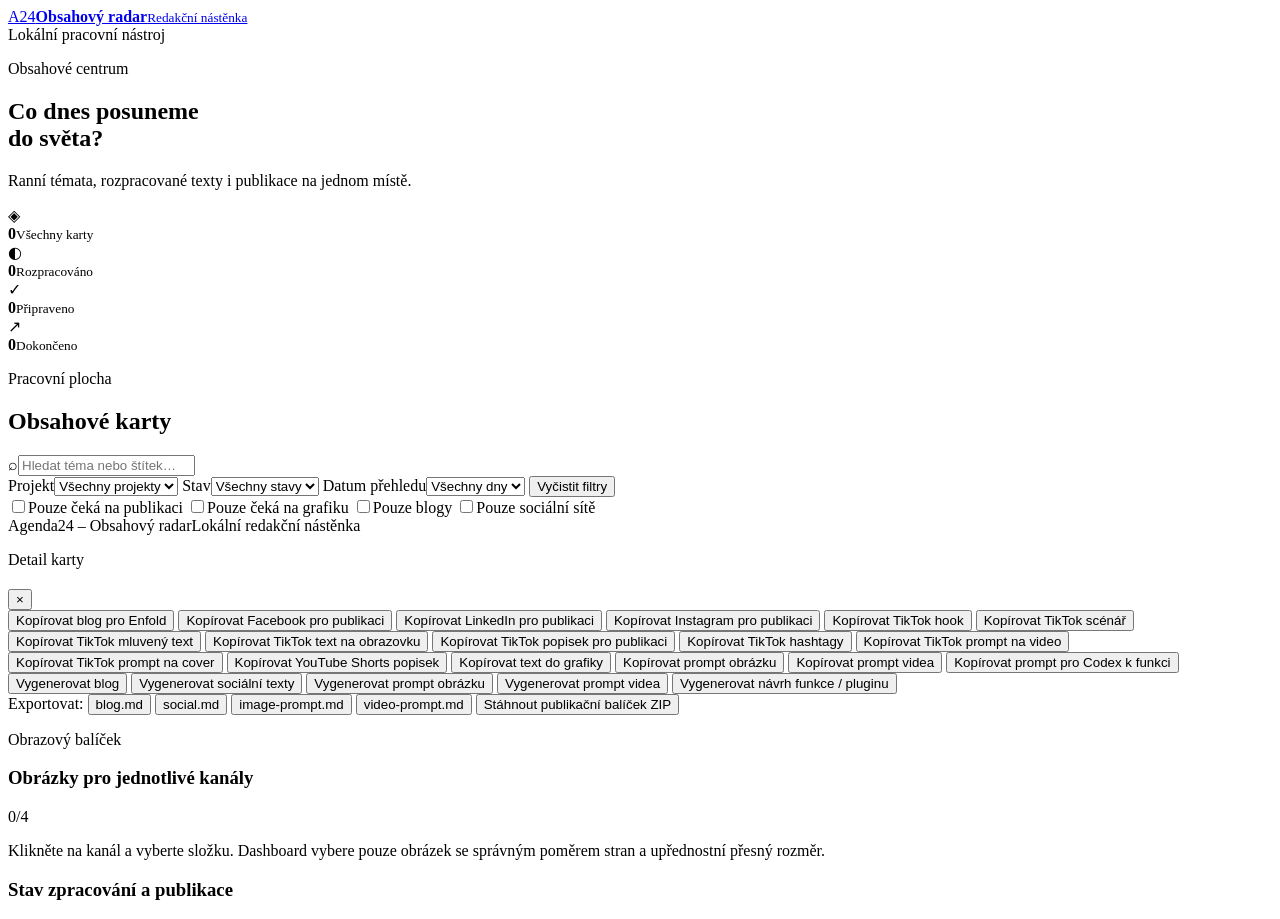
==== dashboard/index.html @ fb6544b0 "Publish dashboard/index.html" ====
<!doctype html>
<html lang="cs">
<head>
  <meta charset="utf-8">
  <meta name="viewport" content="width=device-width, initial-scale=1">
  <meta name="description" content="Redakční nástěnka obsahových karet Agenda24">
  <title>Agenda24 – Obsahový radar</title>
  <link rel="stylesheet" href="styles.css?v=20260716-media-picker-1">
</head>
<body>
  <div class="ambient ambient-one"></div><div class="ambient ambient-two"></div>
  <header class="topbar">
    <a class="brand" href="#" aria-label="Agenda24 Obsahový radar – domů"><span class="brand-mark">A24</span><span><strong>Obsahový radar</strong><small>Redakční nástěnka</small></span></a>
    <div class="topbar-meta"><span class="live-dot"></span>Lokální pracovní nástroj</div>
  </header>
  <main>
    <section class="hero"><div><p class="eyebrow">Obsahové centrum</p><h1>Co dnes posuneme<br><span>do světa?</span></h1><p class="hero-copy">Ranní témata, rozpracované texty i publikace na jednom místě.</p></div><div class="hero-date" id="currentDate"></div></section>
    <section class="stats" aria-label="Souhrn obsahu">
      <article><span class="stat-icon magenta">◈</span><div><strong id="statAll">0</strong><small>Všechny karty</small></div></article>
      <article><span class="stat-icon violet">◐</span><div><strong id="statOpen">0</strong><small>Rozpracováno</small></div></article>
      <article><span class="stat-icon cyan">✓</span><div><strong id="statReady">0</strong><small>Připraveno</small></div></article>
      <article><span class="stat-icon green">↗</span><div><strong id="statPublished">0</strong><small>Dokončeno</small></div></article>
    </section>
    <section class="workspace">
      <div class="workspace-head"><div><p class="eyebrow">Pracovní plocha</p><h2>Obsahové karty <span id="resultCount"></span></h2></div><label class="search"><span>⌕</span><input id="searchInput" type="search" placeholder="Hledat téma nebo štítek…" autocomplete="off"></label></div>
      <div class="filters" aria-label="Filtry obsahu">
        <label>Projekt<select id="projectFilter"><option value="all">Všechny projekty</option></select></label>
        <label>Stav<select id="statusFilter"><option value="all">Všechny stavy</option></select></label>
        <label>Datum přehledu<select id="dateFilter"><option value="all">Všechny dny</option></select></label>
        <button id="resetFilters" class="reset" type="button">Vyčistit filtry</button>
        <div class="quick-filters" aria-label="Rychlé filtry">
          <label class="filter-pill"><input type="checkbox" data-quick-filter="publication"><span>Pouze čeká na publikaci</span></label>
          <label class="filter-pill"><input type="checkbox" data-quick-filter="graphic"><span>Pouze čeká na grafiku</span></label>
          <label class="filter-pill"><input type="checkbox" data-quick-filter="blog"><span>Pouze blogy</span></label>
          <label class="filter-pill"><input type="checkbox" data-quick-filter="social"><span>Pouze sociální sítě</span></label>
        </div>
      </div>
      <div id="cardGrid" class="card-grid" aria-live="polite"></div>
      <div id="emptyState" class="empty" hidden><span>◇</span><h3>Žádná karta neodpovídá filtrům</h3><p>Zkuste změnit projekt, stav nebo hledaný výraz.</p></div>
    </section>
  </main>
  <footer><span>Agenda24 – Obsahový radar</span><span>Lokální redakční nástěnka</span></footer>

  <div id="detailOverlay" class="detail-overlay" hidden></div>
  <aside id="detailPanel" class="detail-panel" aria-label="Detail obsahové karty" aria-hidden="true">
    <div class="detail-header">
      <div><p class="eyebrow">Detail karty</p><h2 id="detailTitle"></h2><p id="detailMeta" class="detail-meta"></p></div>
      <button id="closeDetail" class="close-detail" type="button" aria-label="Zavřít detail">×</button>
    </div>
    <div id="publishActions" class="detail-actions publishing-actions" aria-label="Kopírování finálních publikačních výstupů">
      <button type="button" data-publish-copy="blogEnfold">Kopírovat blog pro Enfold</button>
      <button type="button" data-publish-copy="facebookPublish">Kopírovat Facebook pro publikaci</button>
      <button type="button" data-publish-copy="linkedinPublish">Kopírovat LinkedIn pro publikaci</button>
      <button type="button" data-publish-copy="instagramPublish">Kopírovat Instagram pro publikaci</button>
      <button type="button" data-publish-copy="tiktokHook">Kopírovat TikTok hook</button>
      <button type="button" data-publish-copy="tiktokScript">Kopírovat TikTok scénář</button>
      <button type="button" data-publish-copy="tiktokSpoken">Kopírovat TikTok mluvený text</button>
      <button type="button" data-publish-copy="tiktokOnscreen">Kopírovat TikTok text na obrazovku</button>
      <button type="button" data-publish-copy="tiktokPublish">Kopírovat TikTok popisek pro publikaci</button>
      <button type="button" data-publish-copy="tiktokHashtags">Kopírovat TikTok hashtagy</button>
      <button type="button" data-publish-copy="tiktokVideoPrompt">Kopírovat TikTok prompt na video</button>
      <button type="button" data-publish-copy="tiktokCoverPrompt">Kopírovat TikTok prompt na cover</button>
      <button type="button" data-publish-copy="youtubePublish">Kopírovat YouTube Shorts popisek</button>
      <button type="button" data-publish-copy="graphicText">Kopírovat text do grafiky</button>
      <button type="button" data-publish-copy="imagePrompt">Kopírovat prompt obrázku</button>
      <button type="button" data-publish-copy="videoPrompt">Kopírovat prompt videa</button>
      <button type="button" data-publish-copy="featureCodexPrompt">Kopírovat prompt pro Codex k funkci</button>
    </div>
    <div id="generateActions" class="generate-actions" aria-label="Automatické vytvoření obsahu">
      <button type="button" data-generate="blog">Vygenerovat blog</button>
      <button type="button" data-generate="social">Vygenerovat sociální texty</button>
      <button type="button" data-generate="image">Vygenerovat prompt obrázku</button>
      <button type="button" data-generate="video">Vygenerovat prompt videa</button>
      <button type="button" data-generate="feature">Vygenerovat návrh funkce / pluginu</button>
      <button type="button" data-brand-package hidden>Připravit obrázek pro ChatGPT</button>
    </div>
    <div id="exportActions" class="export-actions" aria-label="Export karty">
      <span>Exportovat:</span>
      <button type="button" data-export="blog">blog.md</button>
      <button type="button" data-export="social">social.md</button>
      <button type="button" data-export="image">image-prompt.md</button>
      <button type="button" data-export="video">video-prompt.md</button>
      <button type="button" class="package-export-button" data-package-export>Stáhnout publikační balíček ZIP</button>
    </div>
    <section id="mediaBundle" class="media-bundle" aria-labelledby="mediaBundleTitle">
      <div class="media-bundle-head"><div><p class="eyebrow">Obrazový balíček</p><h3 id="mediaBundleTitle">Obrázky pro jednotlivé kanály</h3></div><span id="mediaBundleCount" class="media-count">0/4</span></div>
      <p id="mediaBundlePath" class="media-path"></p>
      <div id="mediaBundleGrid" class="media-grid"></div>
      <p class="media-help">Klikněte na kanál a vyberte složku. Dashboard vybere pouze obrázek se správným poměrem stran a upřednostní přesný rozměr.</p>
    </section>
    <section class="detail-status"><h3>Stav zpracování a publikace</h3><div id="detailSteps" class="steps detail-steps"></div></section>
    <div id="detailSections" class="detail-sections"></div>
  </aside>
  <script src="jszip.min.js?v=3.10.1-fixed"></script>
  <script src="app.js?v=20260716-publication-package-1"></script>
</body>
</html>
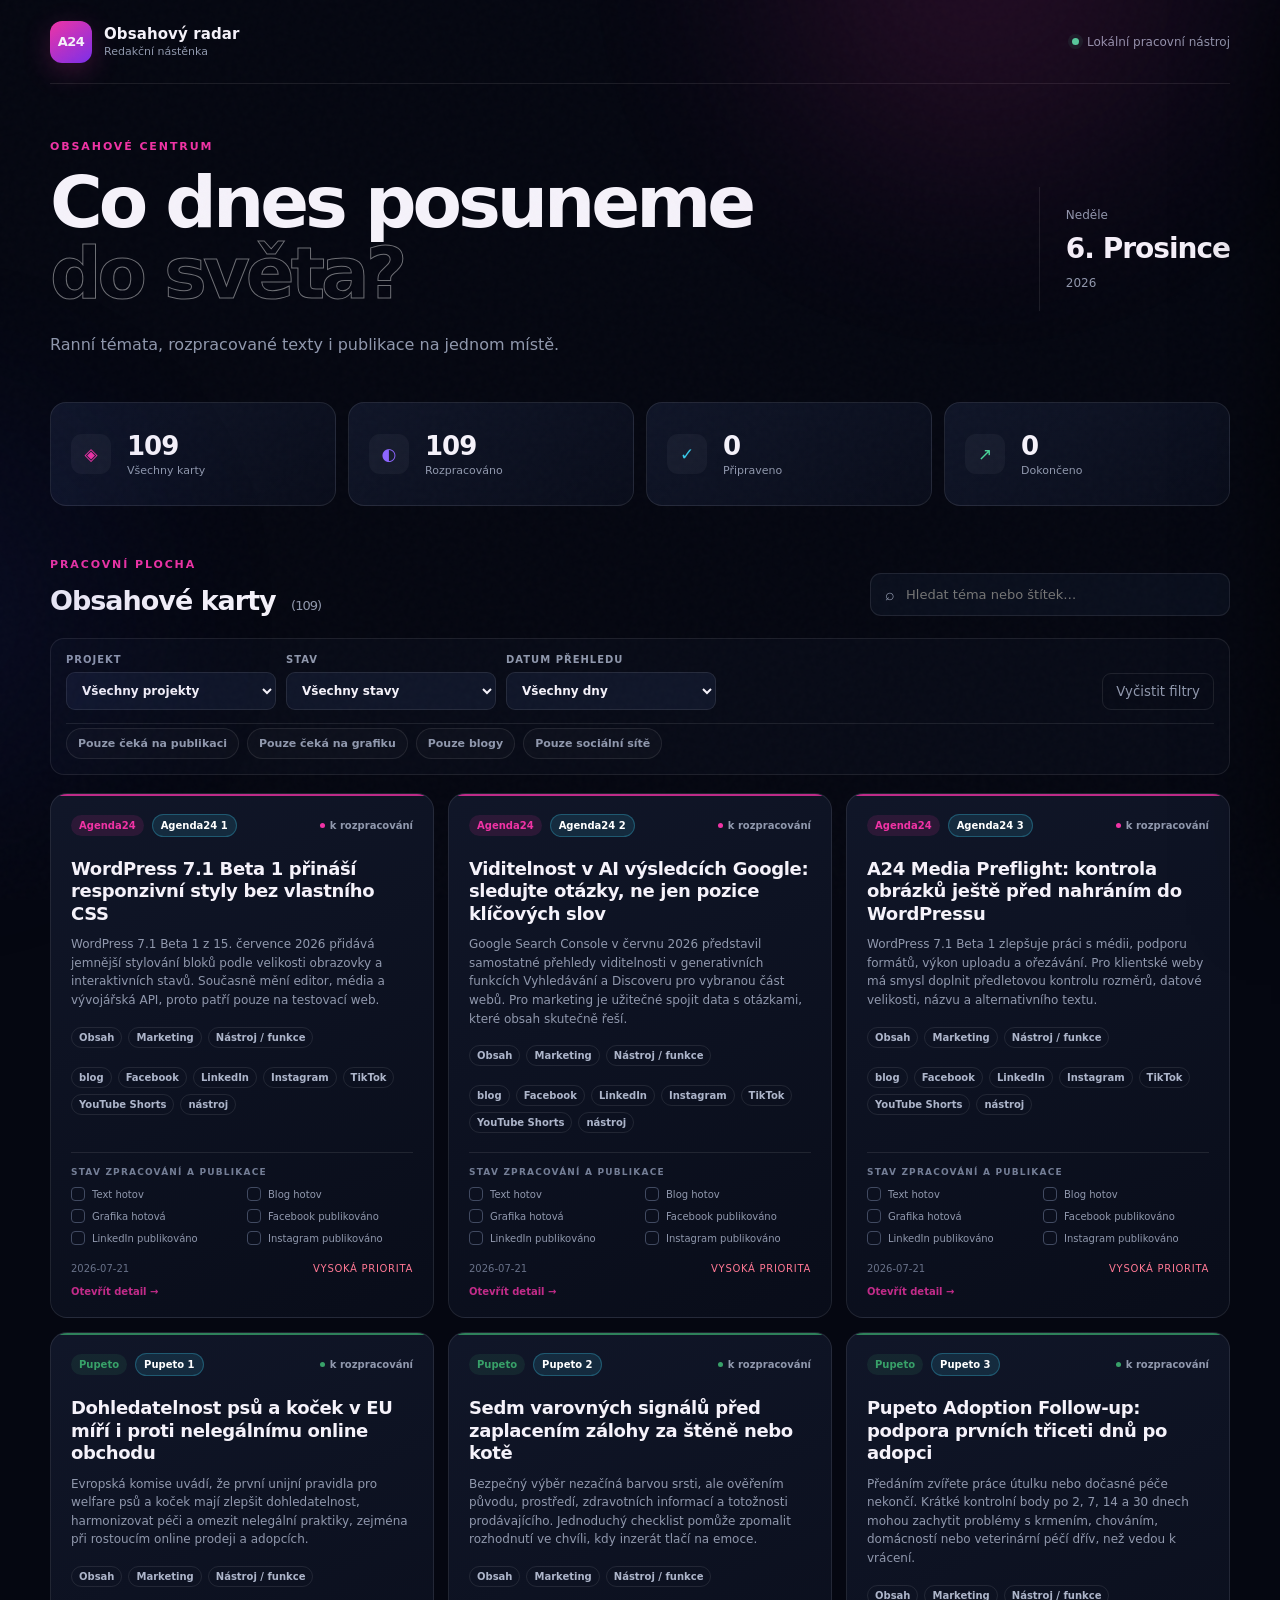
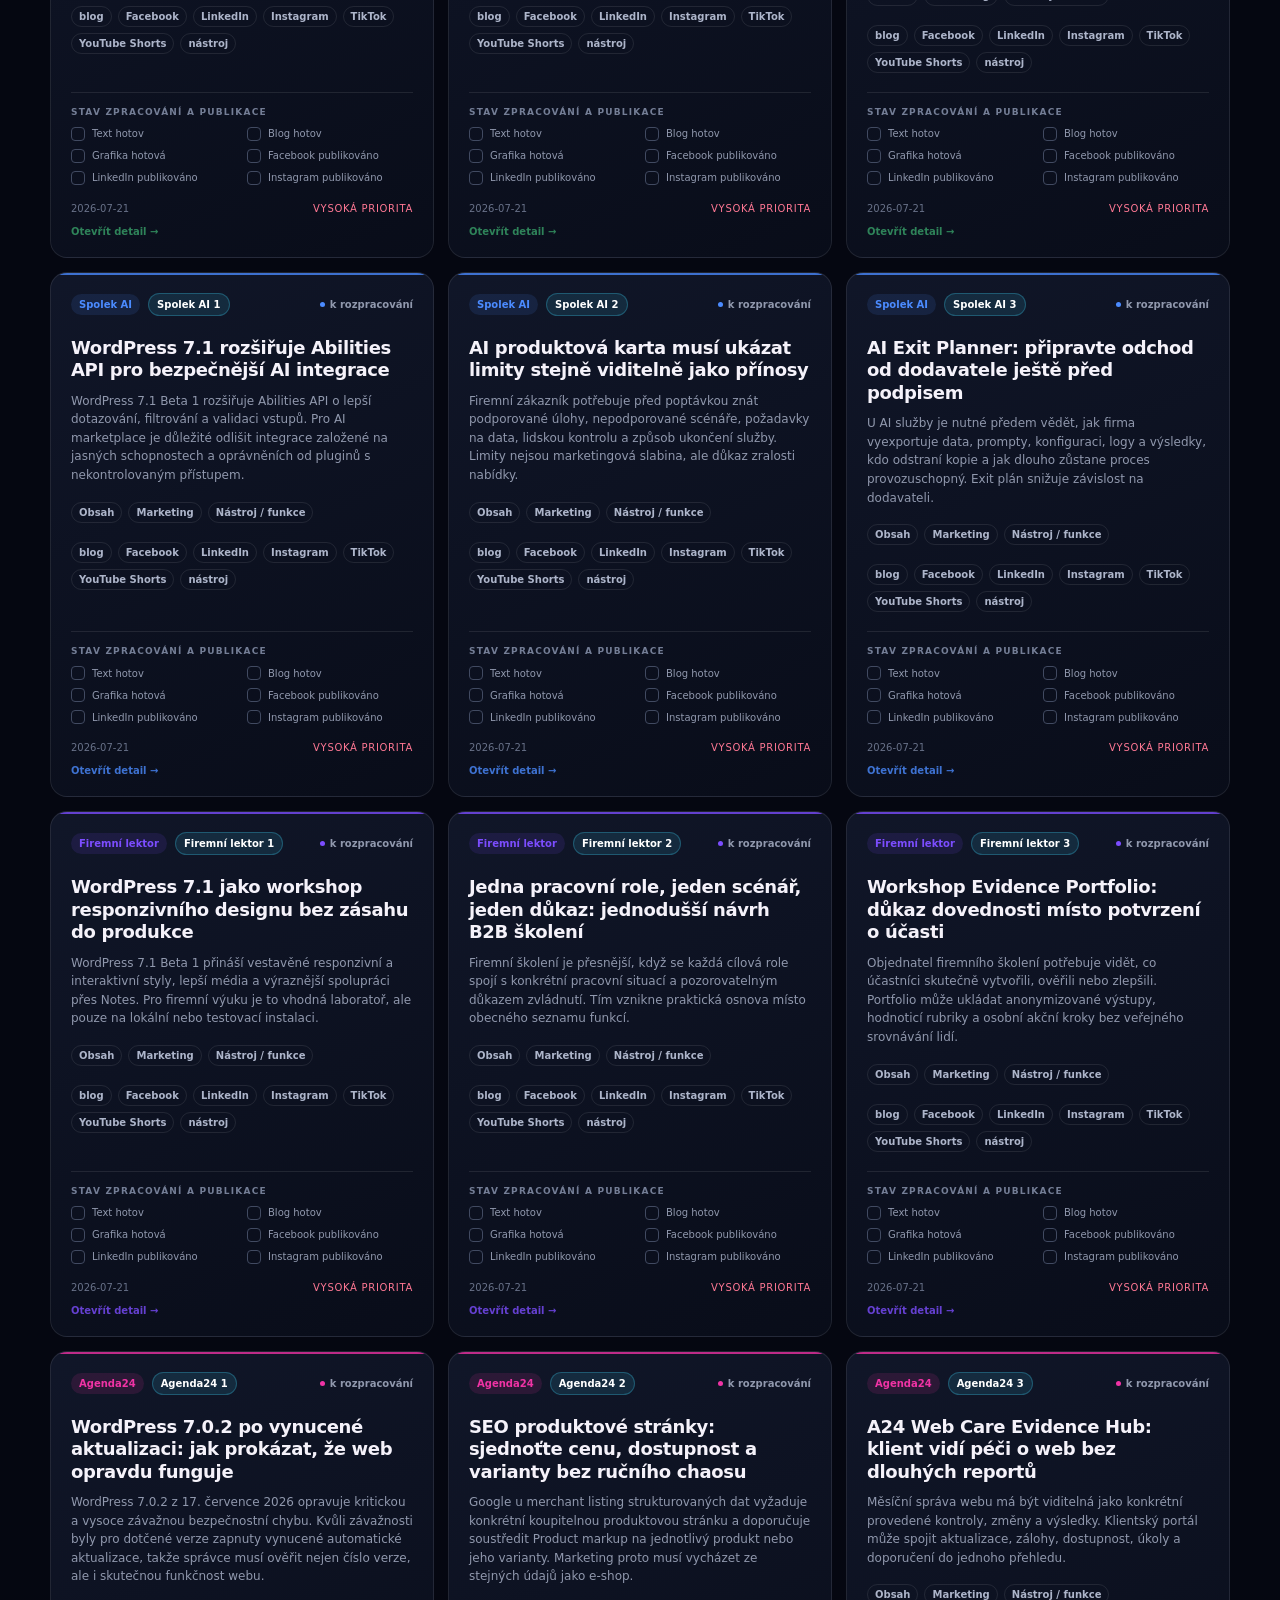
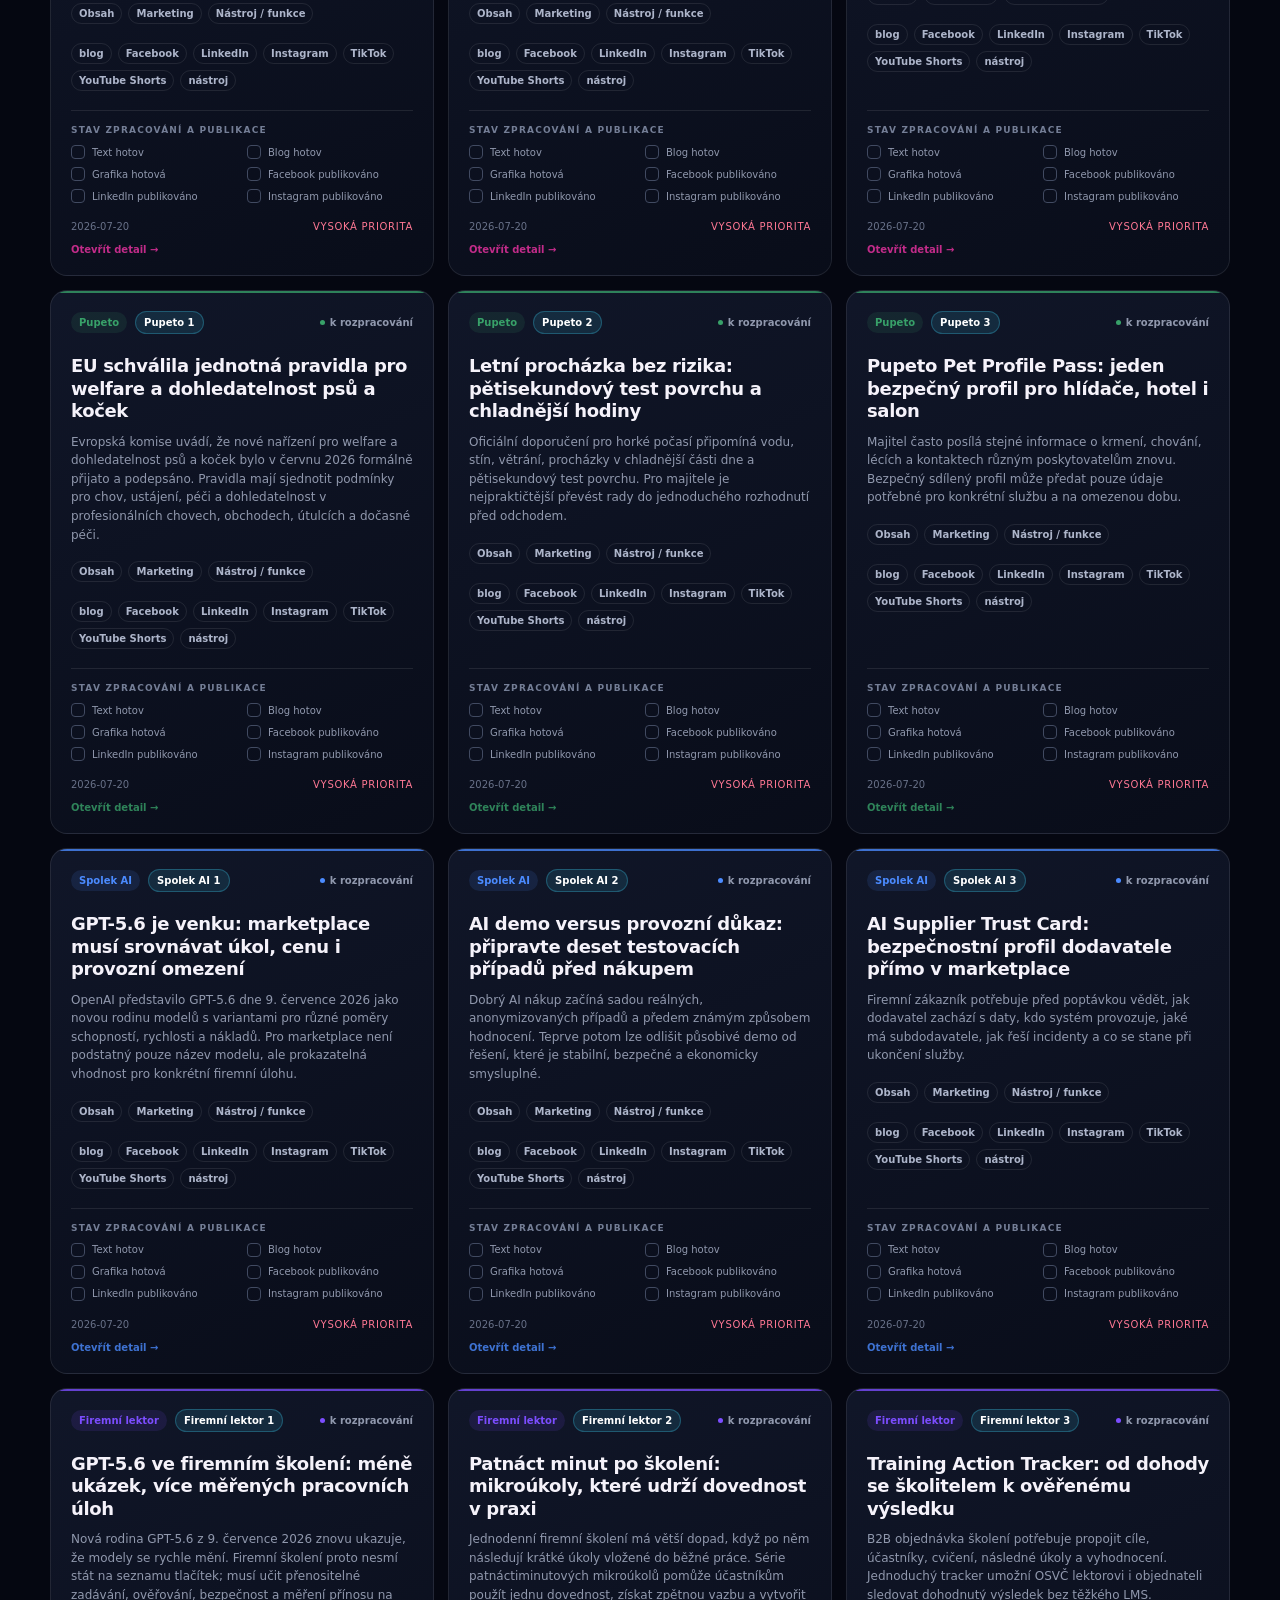
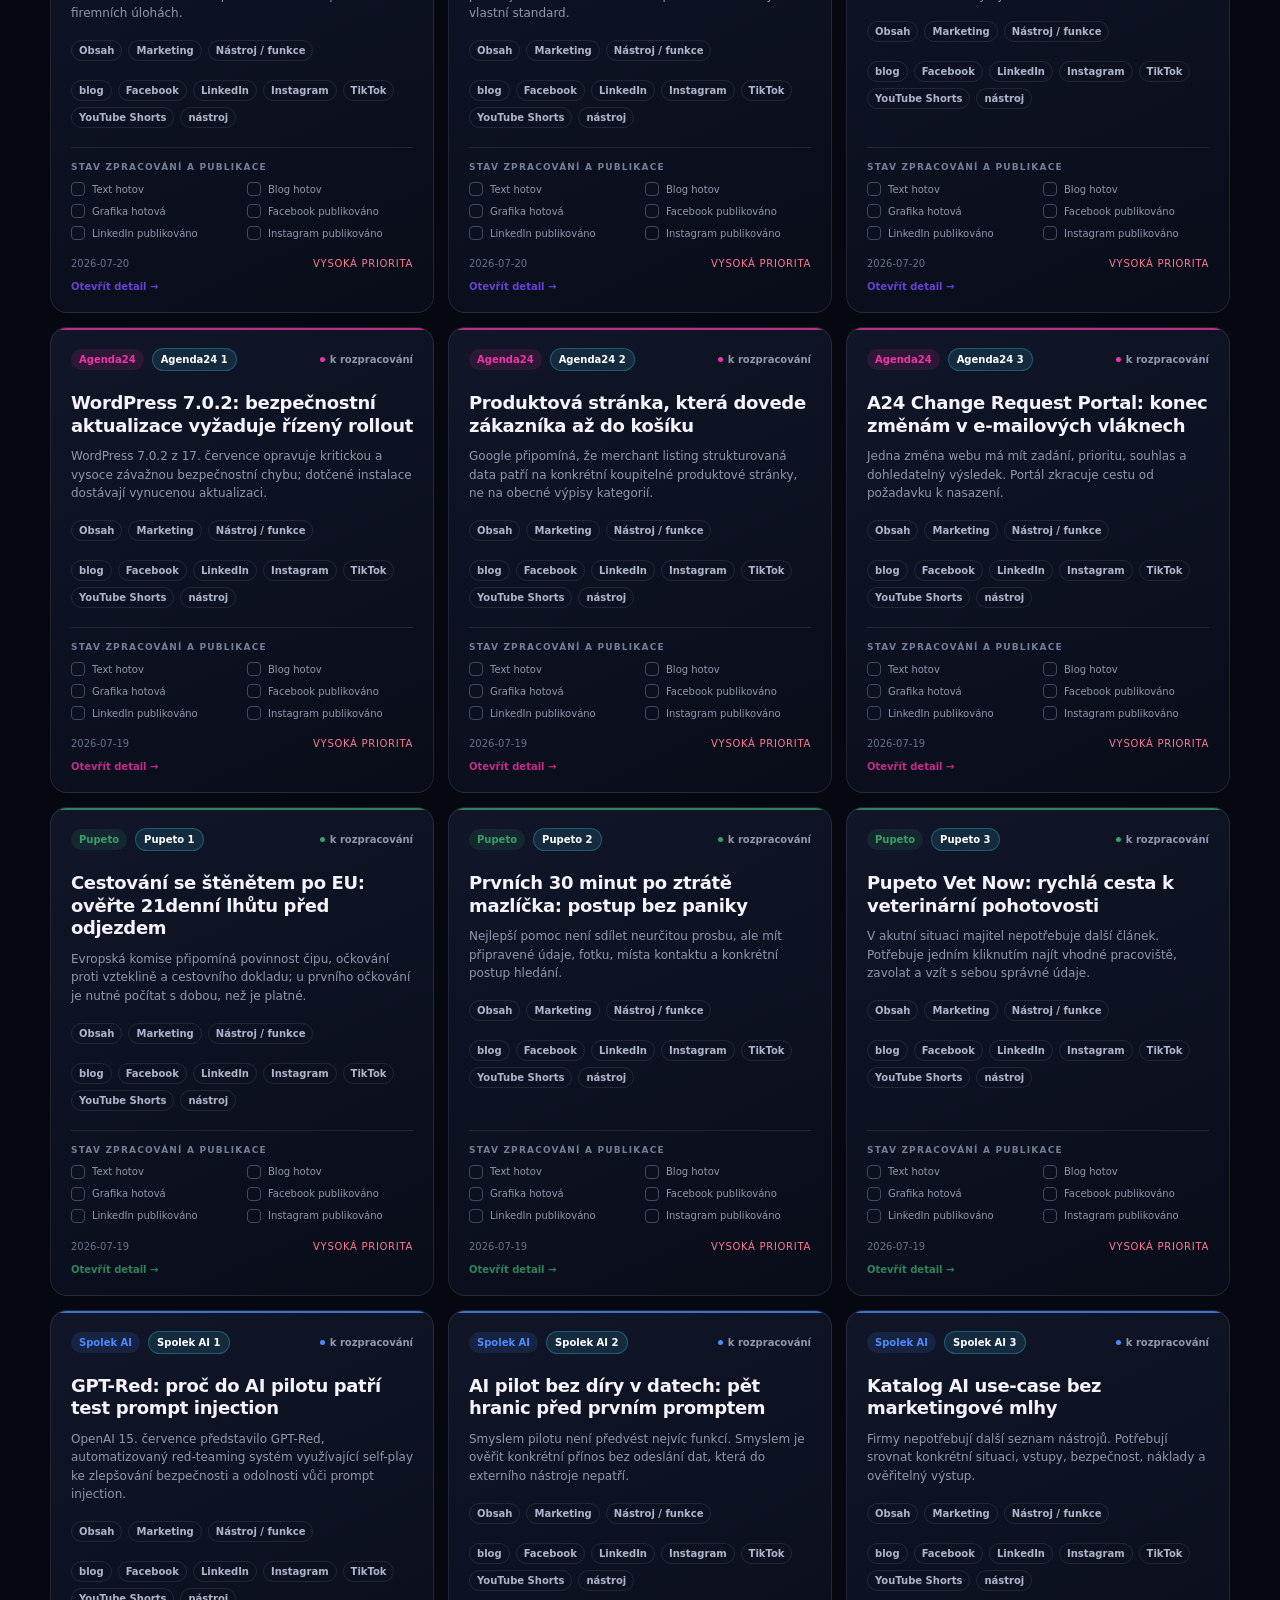
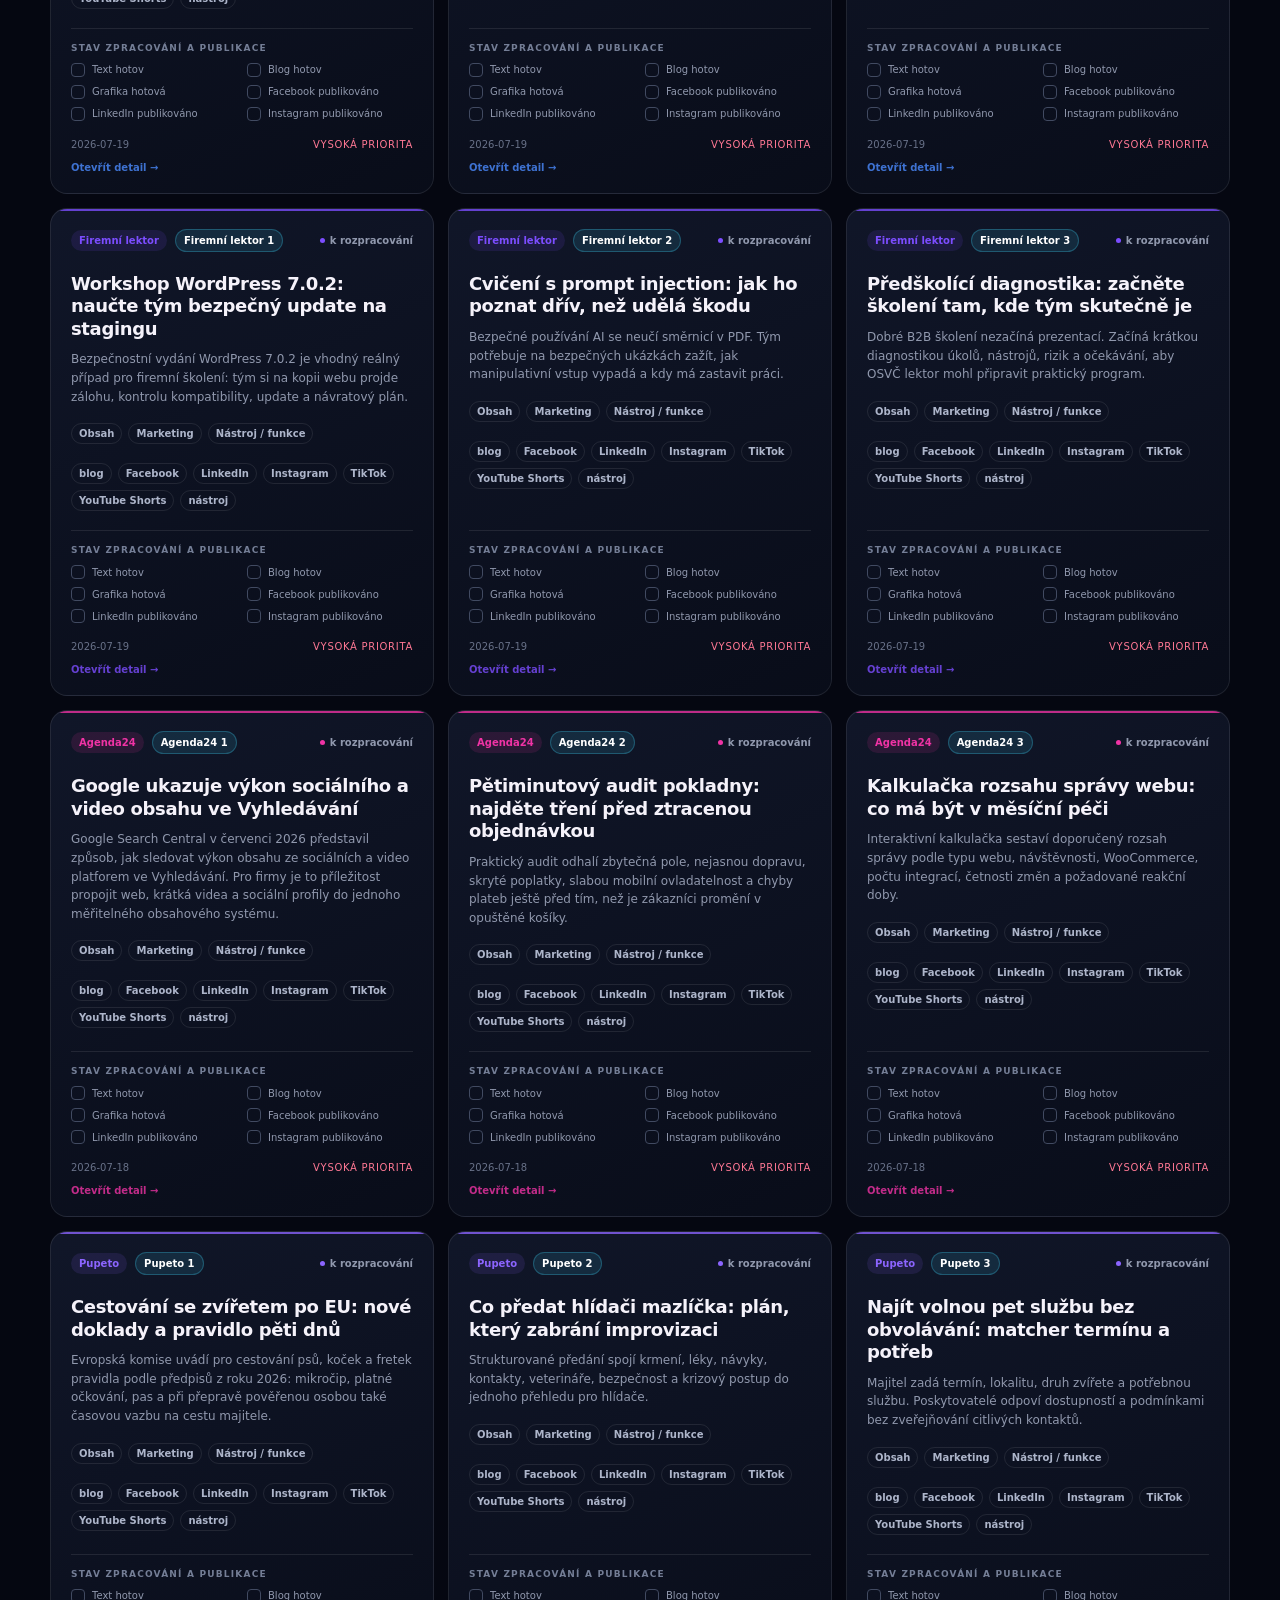
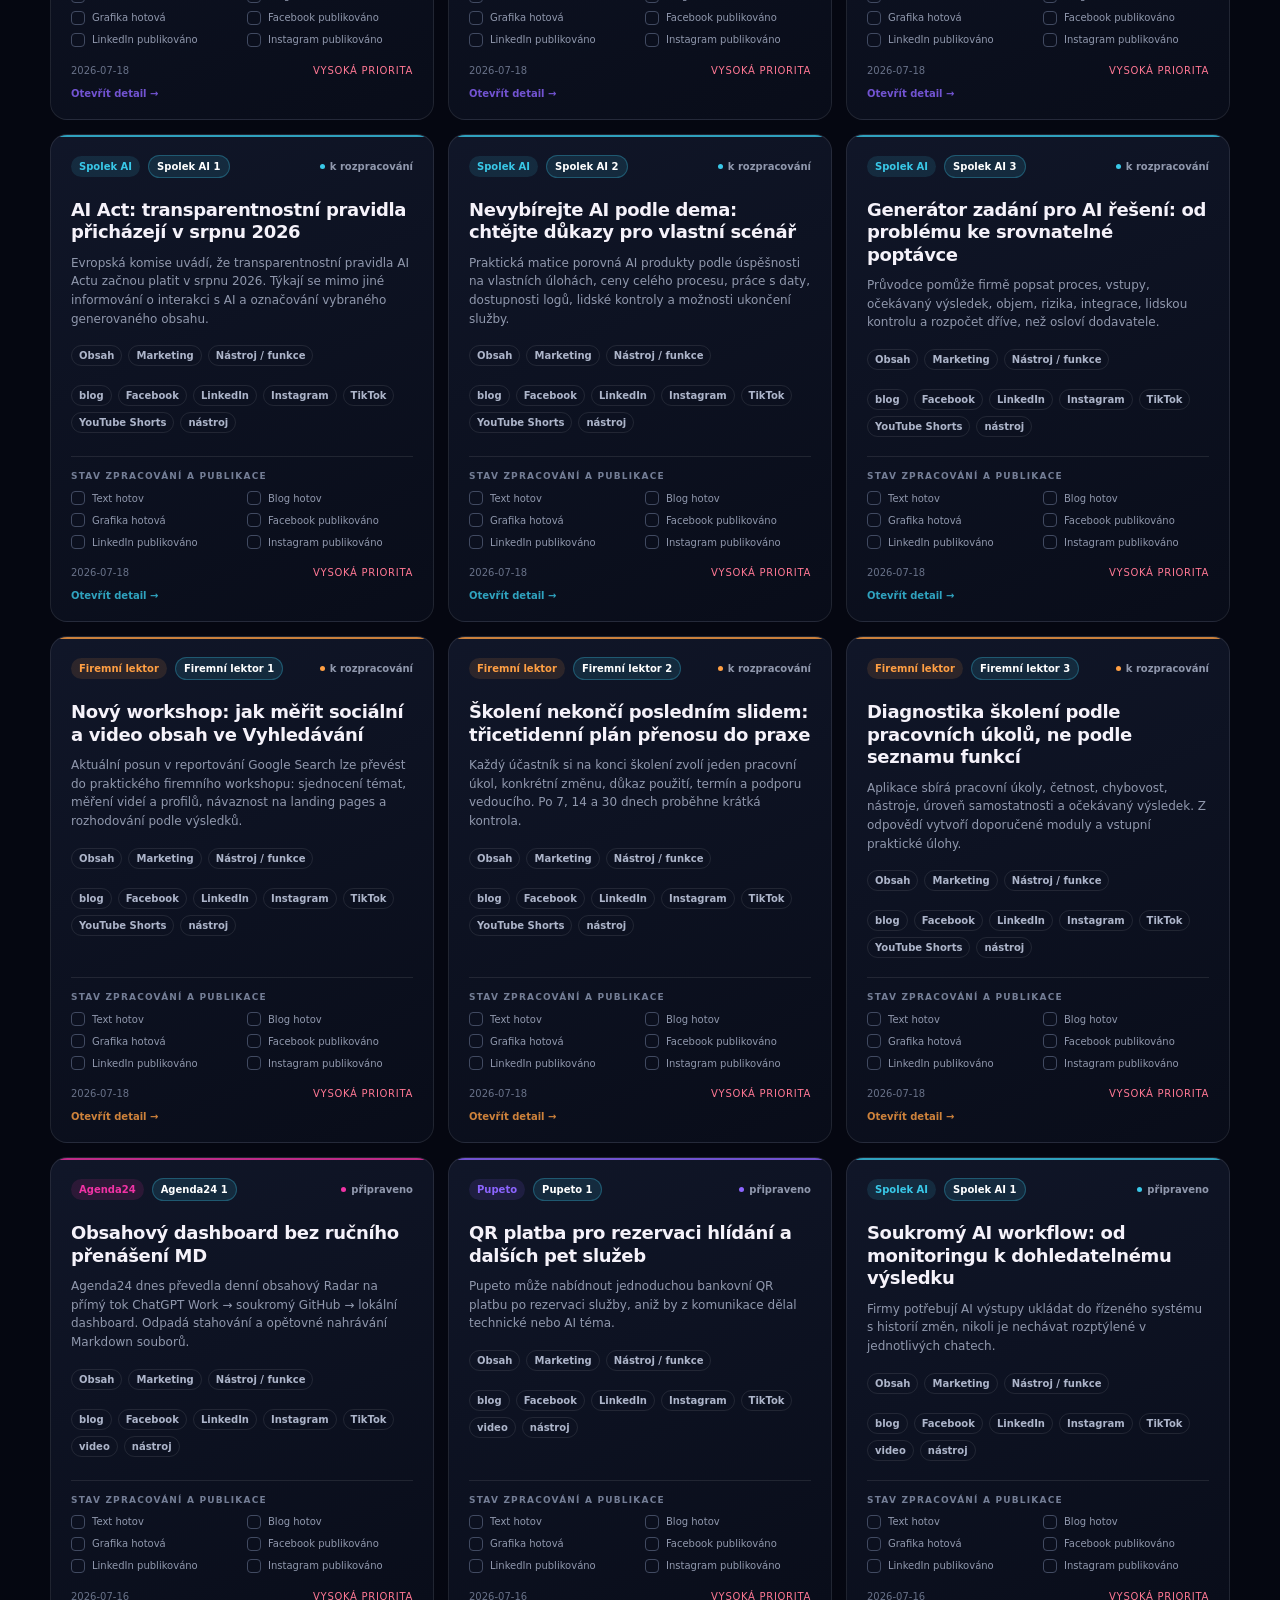
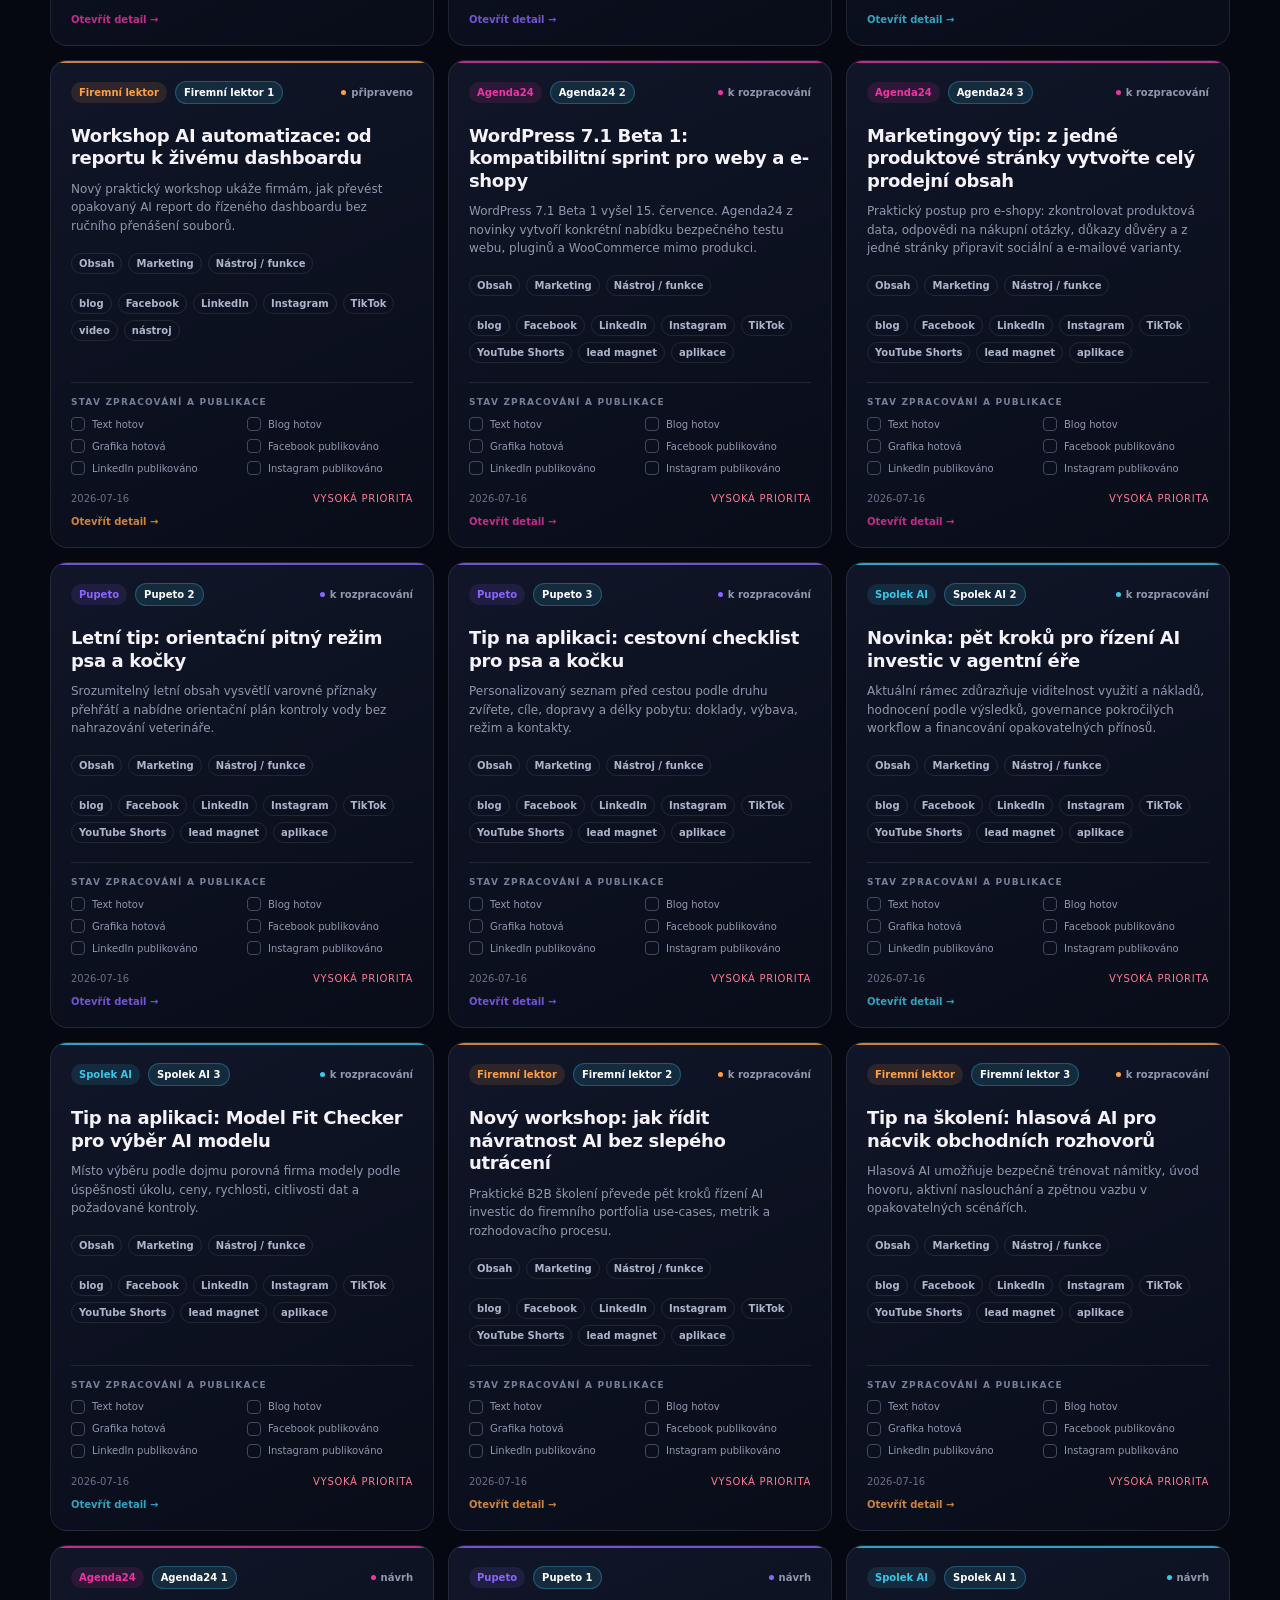
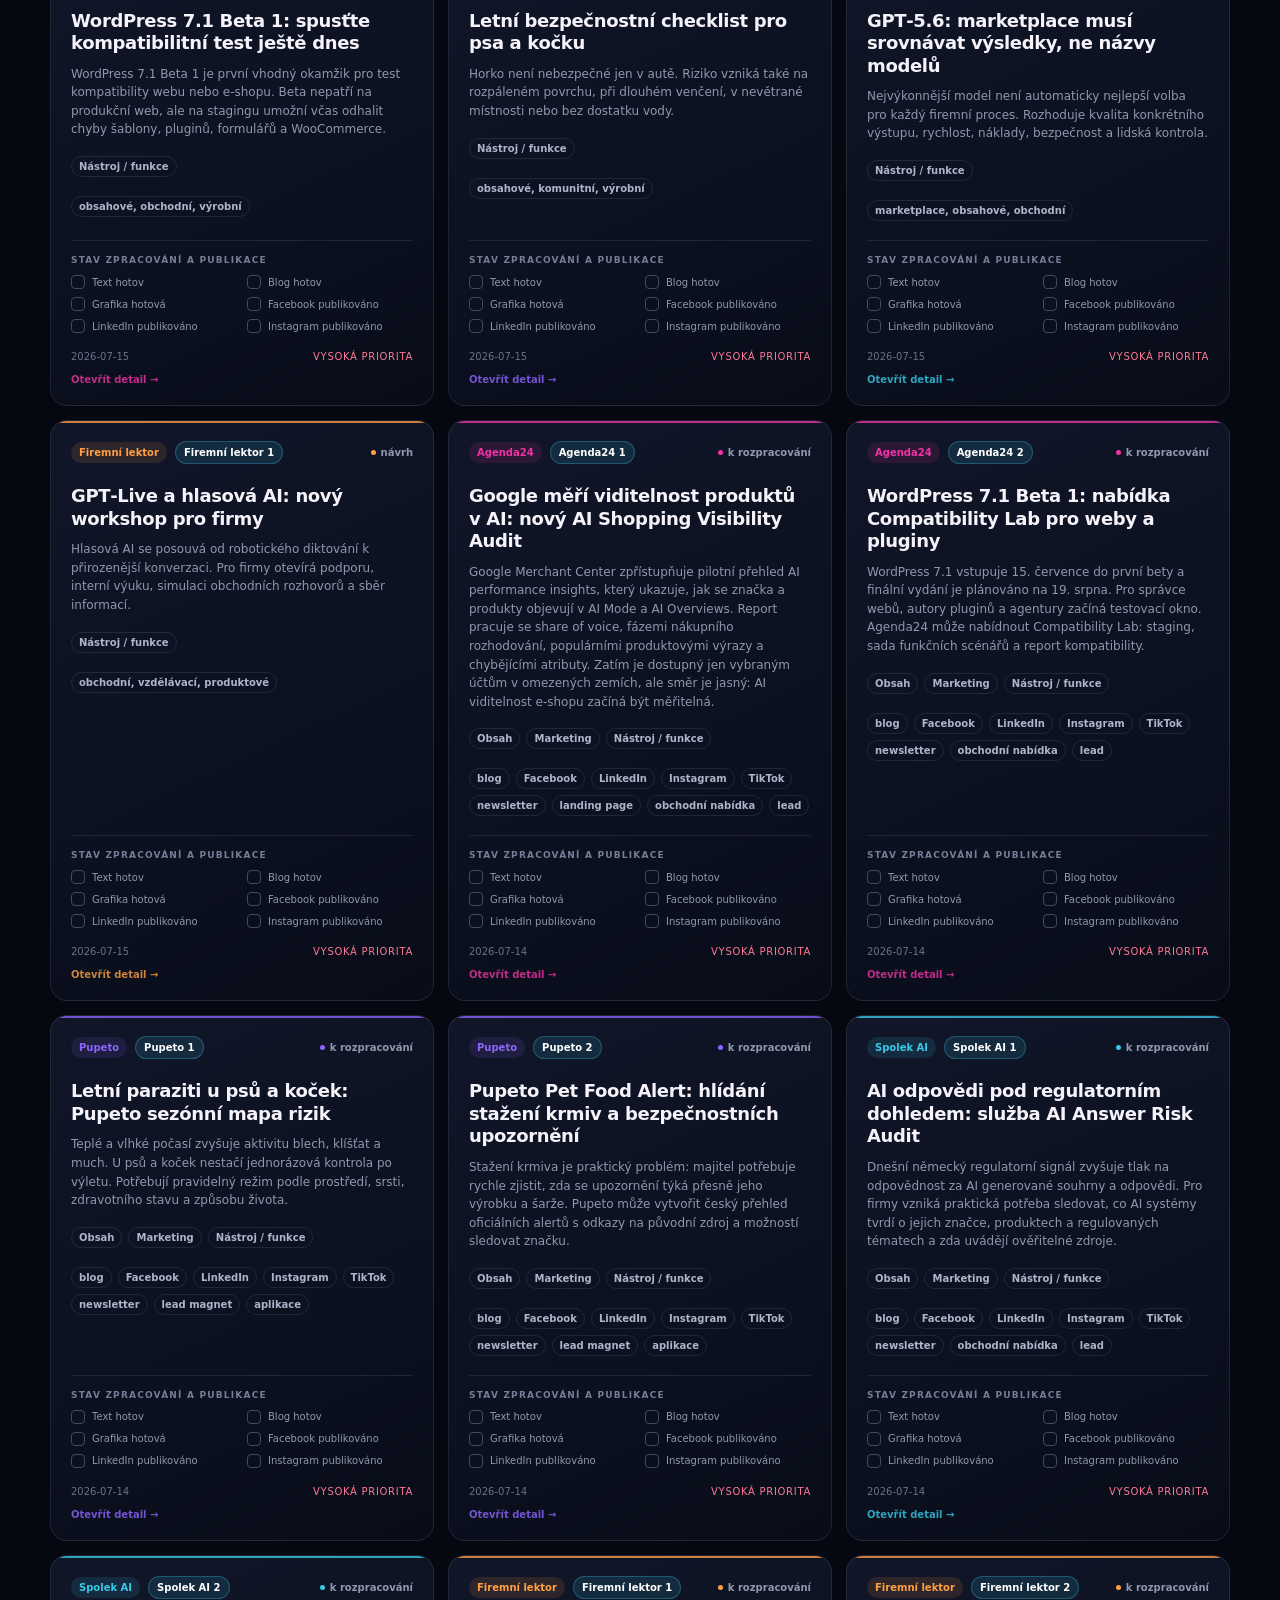
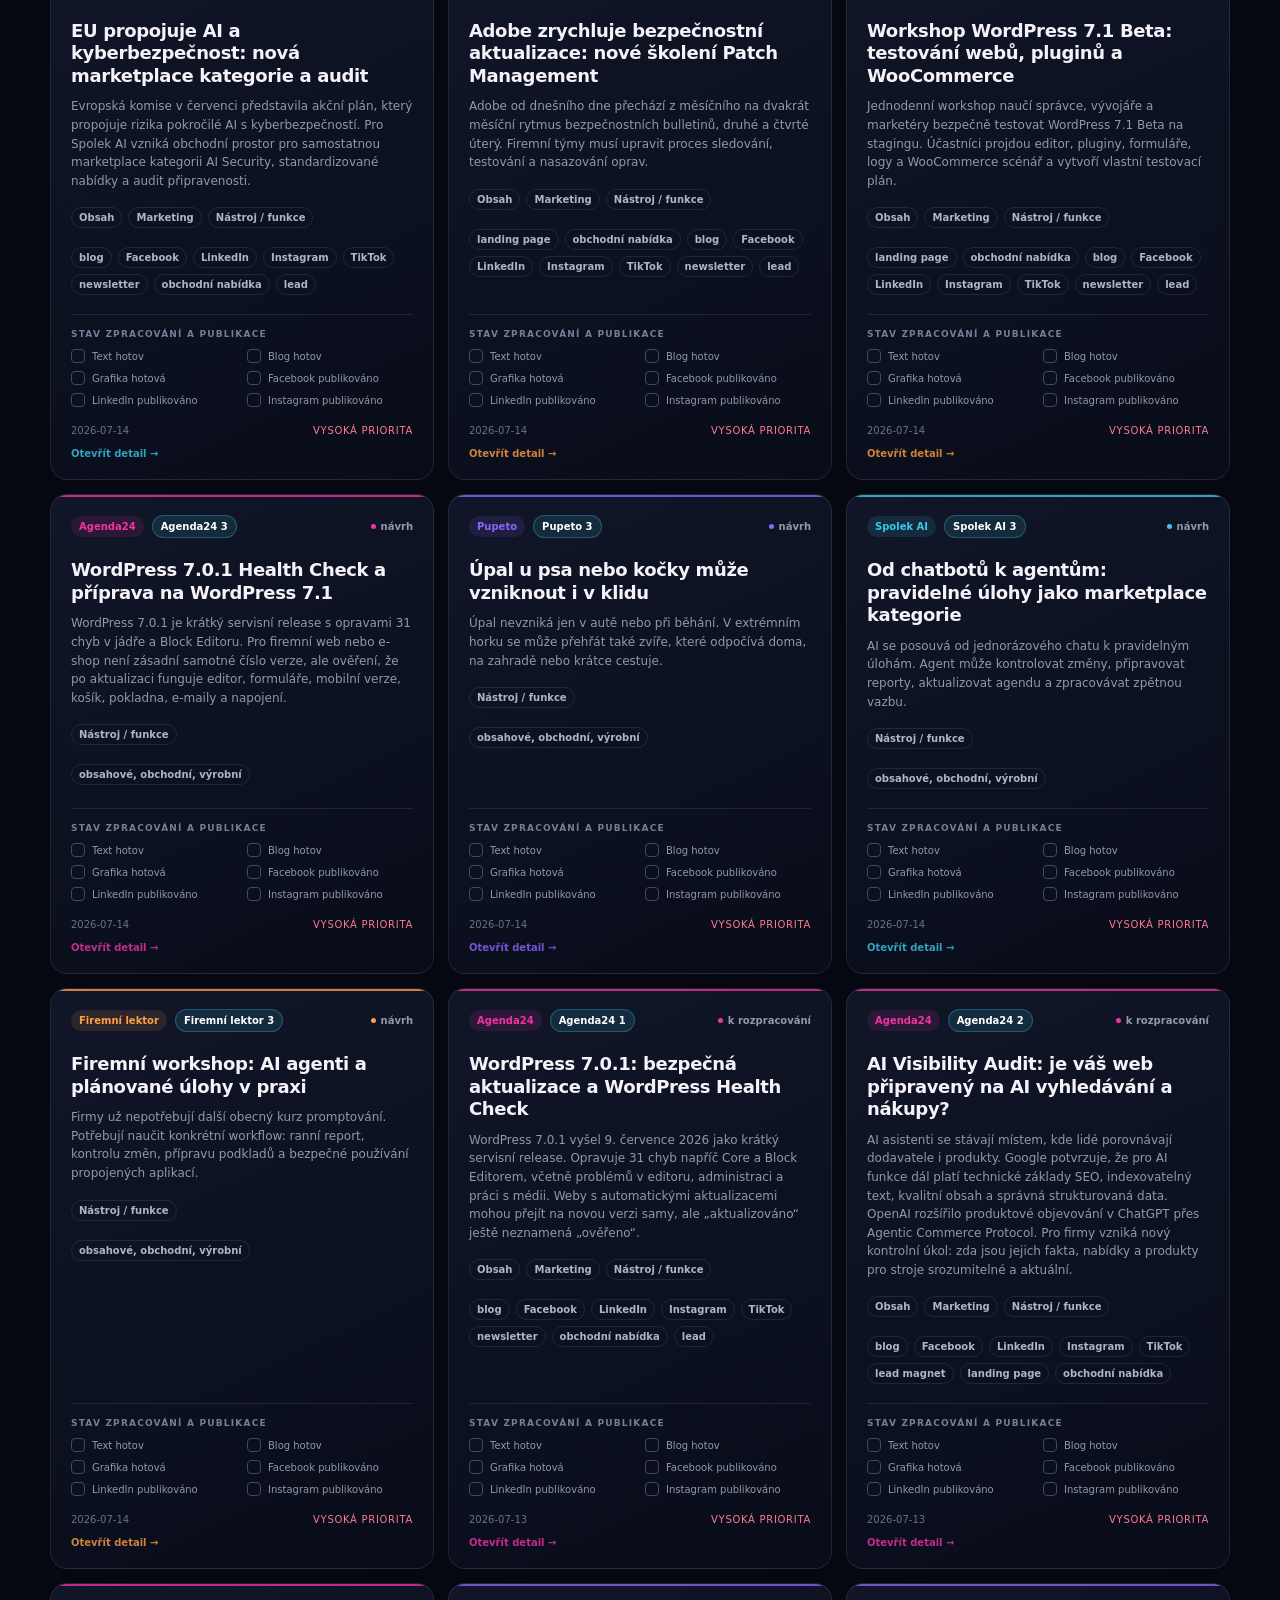
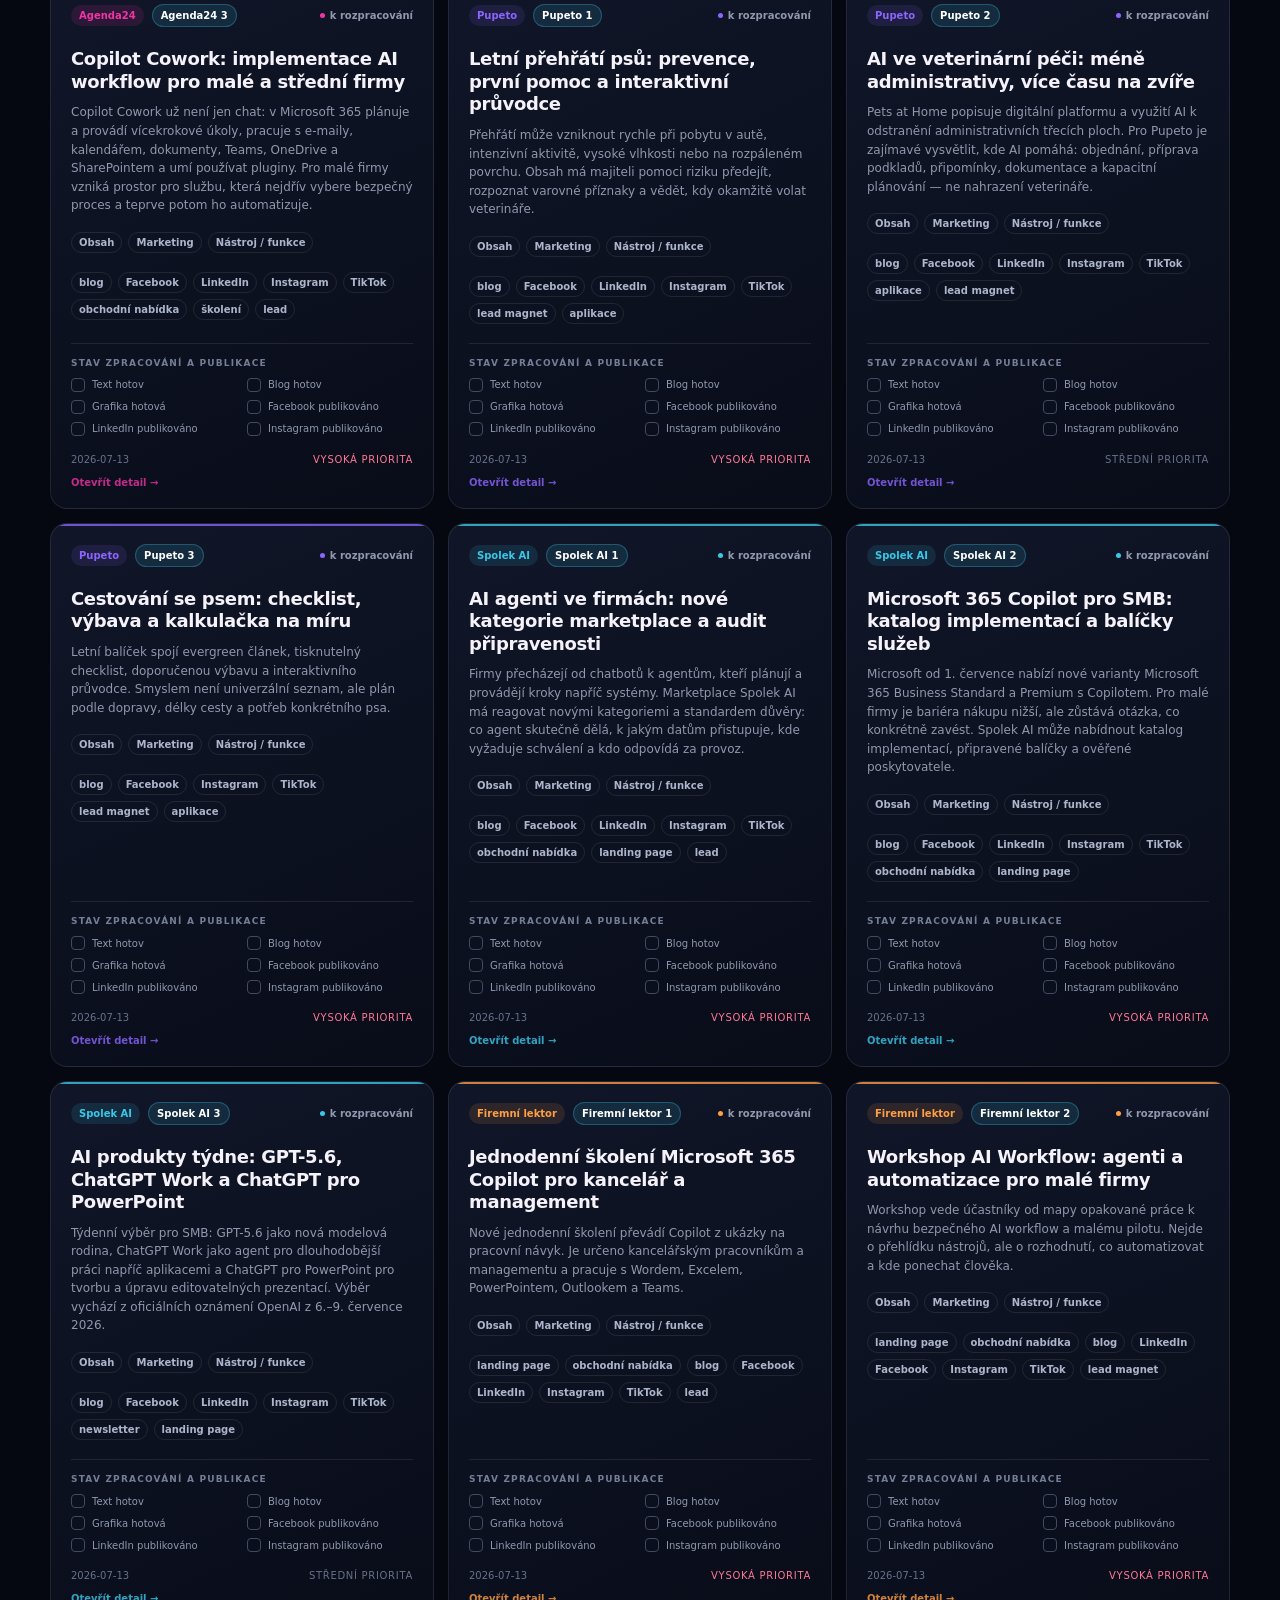
==== commit 7c0beee8: "Synchronizovat načtení Gemini Flow Omni verze" ====
--- a/dashboard/index.html
+++ b/dashboard/index.html
@@ -63,14 +63,15 @@
       <button type="button" data-publish-copy="youtubePublish">Kopírovat YouTube Shorts popisek</button>
       <button type="button" data-publish-copy="graphicText">Kopírovat text do grafiky</button>
       <button type="button" data-publish-copy="imagePrompt">Kopírovat prompt obrázku</button>
-      <button type="button" data-publish-copy="videoPrompt">Kopírovat prompt videa</button>
+      <button type="button" data-publish-copy="flowShort">Kopírovat do Gemini: 10s Omni video</button>
+      <button type="button" data-publish-copy="flowSeries">Kopírovat do Gemini: scénář 3 × 10 s</button>
       <button type="button" data-publish-copy="featureCodexPrompt">Kopírovat prompt pro Codex k funkci</button>
     </div>
     <div id="generateActions" class="generate-actions" aria-label="Automatické vytvoření obsahu">
       <button type="button" data-generate="blog">Vygenerovat blog</button>
       <button type="button" data-generate="social">Vygenerovat sociální texty</button>
       <button type="button" data-generate="image">Vygenerovat prompt obrázku</button>
-      <button type="button" data-generate="video">Vygenerovat prompt videa</button>
+      <button type="button" data-generate="video">Vygenerovat videa Gemini Flow / Omni</button>
       <button type="button" data-generate="feature">Vygenerovat návrh funkce / pluginu</button>
       <button type="button" data-brand-package hidden>Připravit obrázek pro ChatGPT</button>
     </div>
@@ -92,6 +93,6 @@
     <div id="detailSections" class="detail-sections"></div>
   </aside>
   <script src="jszip.min.js?v=3.10.1-fixed"></script>
-  <script src="app.js?v=20260716-publication-package-1"></script>
+  <script src="app.js?v=20260721-gemini-copy-preview-1"></script>
 </body>
 </html>
--- a/dashboard/styles.css
+++ b/dashboard/styles.css
@@ -0,0 +1,224 @@
+:root {
+  color-scheme: dark;
+  --bg: #050711;
+  --panel: #0b1020;
+  --panel-2: #101629;
+  --line: rgba(255, 255, 255, .09);
+  --text: #f5f2fa;
+  --muted: #9098ad;
+  --magenta: #f033a5;
+  --violet: #8c65ff;
+  --cyan: #39c8e8;
+  --green: #4ad69b;
+}
+
+* { box-sizing: border-box; }
+html { scroll-behavior: smooth; }
+body {
+  margin: 0;
+  min-height: 100vh;
+  overflow-x: hidden;
+  font-family: Inter, ui-sans-serif, system-ui, -apple-system, BlinkMacSystemFont, "Segoe UI", sans-serif;
+  color: var(--text);
+  background: var(--bg);
+}
+
+body::before {
+  content: "";
+  position: fixed;
+  inset: 0;
+  pointer-events: none;
+  opacity: .025;
+  background-image: url("data:image/svg+xml,%3Csvg viewBox='0 0 180 180' xmlns='http://www.w3.org/2000/svg'%3E%3Cfilter id='n'%3E%3CfeTurbulence type='fractalNoise' baseFrequency='.9' numOctaves='3' stitchTiles='stitch'/%3E%3C/filter%3E%3Crect width='100%25' height='100%25' filter='url(%23n)' opacity='.8'/%3E%3C/svg%3E");
+}
+
+.ambient { position: fixed; border-radius: 50%; filter: blur(110px); pointer-events: none; opacity: .13; }
+.ambient-one { width: 420px; height: 420px; background: var(--magenta); top: -250px; right: 7%; }
+.ambient-two { width: 360px; height: 360px; background: #2931a9; top: 48%; left: -260px; }
+
+.topbar, main, footer { width: min(1180px, calc(100% - 40px)); margin-inline: auto; }
+.topbar { height: 84px; display: flex; align-items: center; justify-content: space-between; border-bottom: 1px solid var(--line); }
+.brand { color: inherit; text-decoration: none; display: flex; align-items: center; gap: 12px; }
+.brand-mark { display: grid; place-items: center; width: 42px; height: 42px; border-radius: 12px; background: linear-gradient(145deg, var(--magenta), #7a2eea); font-weight: 900; font-size: 13px; letter-spacing: -.5px; box-shadow: 0 8px 28px rgba(240, 51, 165, .22); }
+.brand strong, .brand small { display: block; }
+.brand strong { font-size: 15px; letter-spacing: .1px; }
+.brand small { color: var(--muted); font-size: 11px; margin-top: 2px; }
+.topbar-meta { color: var(--muted); font-size: 12px; display: flex; align-items: center; gap: 8px; }
+.live-dot { width: 7px; height: 7px; border-radius: 50%; background: var(--green); box-shadow: 0 0 0 4px rgba(74, 214, 155, .09); }
+
+.hero { min-height: 305px; display: flex; justify-content: space-between; align-items: center; gap: 40px; padding: 56px 0 44px; }
+.eyebrow { margin: 0 0 14px; color: var(--magenta); text-transform: uppercase; font-weight: 800; letter-spacing: 1.9px; font-size: 11px; }
+h1 { margin: 0; font-size: clamp(42px, 6vw, 72px); line-height: .98; letter-spacing: -4px; max-width: 720px; }
+h1 span { color: transparent; -webkit-text-stroke: 1px rgba(255, 255, 255, .42); }
+.hero-copy { max-width: 550px; color: var(--muted); font-size: 16px; line-height: 1.6; margin: 24px 0 0; }
+.hero-date { min-width: 170px; border-left: 1px solid var(--line); padding: 18px 0 18px 26px; color: var(--muted); font-size: 12px; line-height: 1.7; text-transform: capitalize; }
+.hero-date strong { color: var(--text); display: block; font-size: 28px; letter-spacing: -1px; }
+
+.stats { display: grid; grid-template-columns: repeat(4, 1fr); gap: 12px; margin-bottom: 52px; }
+.stats article { min-height: 104px; display: flex; align-items: center; gap: 16px; padding: 20px; background: linear-gradient(145deg, rgba(17, 23, 42, .92), rgba(10, 14, 28, .92)); border: 1px solid var(--line); border-radius: 16px; }
+.stat-icon { width: 40px; height: 40px; display: grid; place-items: center; border-radius: 11px; font-size: 17px; background: rgba(255,255,255,.04); }
+.stat-icon.magenta { color: var(--magenta); }.stat-icon.violet { color: var(--violet); }.stat-icon.cyan { color: var(--cyan); }.stat-icon.green { color: var(--green); }
+.stats strong, .stats small { display: block; }.stats strong { font-size: 26px; letter-spacing: -1px; }.stats small { color: var(--muted); font-size: 11px; margin-top: 3px; }
+
+.workspace { padding-bottom: 40px; }
+.workspace-head { display: flex; align-items: end; justify-content: space-between; gap: 24px; margin-bottom: 22px; }
+h2 { font-size: 27px; margin: 0; letter-spacing: -1px; }
+h2 span { color: var(--muted); font-size: 13px; font-weight: 500; margin-left: 7px; }
+.search { width: min(360px, 100%); display: flex; gap: 9px; align-items: center; padding: 0 14px; height: 43px; border: 1px solid var(--line); border-radius: 11px; background: rgba(12, 17, 32, .85); color: var(--muted); }
+.search:focus-within { border-color: rgba(240, 51, 165, .6); box-shadow: 0 0 0 3px rgba(240, 51, 165, .08); }
+.search input { width: 100%; border: 0; outline: 0; color: var(--text); background: transparent; font: inherit; font-size: 13px; }
+
+.filters { display: flex; align-items: end; flex-wrap: wrap; gap: 10px; padding: 15px; border: 1px solid var(--line); border-radius: 14px; background: rgba(10, 14, 27, .7); margin-bottom: 18px; }
+.filters label { color: var(--muted); font-size: 10px; font-weight: 700; text-transform: uppercase; letter-spacing: 1px; }
+select { display: block; min-width: 210px; margin-top: 7px; padding: 10px 34px 10px 11px; color: var(--text); background: var(--panel-2); border: 1px solid var(--line); border-radius: 9px; font: inherit; font-size: 12px; outline: none; }
+.reset { margin-left: auto; padding: 10px 13px; color: var(--muted); background: transparent; border: 1px solid var(--line); border-radius: 9px; cursor: pointer; }
+.reset:hover { color: var(--text); border-color: rgba(255,255,255,.2); }
+
+.quick-filters { width: 100%; display: flex; flex-wrap: wrap; gap: 8px; padding-top: 4px; border-top: 1px solid var(--line); margin-top: 3px; }
+.filter-pill { position: relative; cursor: pointer; }
+.filter-pill input { position: absolute; opacity: 0; pointer-events: none; }
+.filter-pill span { display: block; padding: 8px 11px; color: var(--muted); background: rgba(255,255,255,.025); border: 1px solid var(--line); border-radius: 999px; font-size: 11px; font-weight: 650; text-transform: none; letter-spacing: 0; transition: .18s ease; }
+.filter-pill input:checked + span { color: #fff; background: rgba(240,51,165,.15); border-color: rgba(240,51,165,.52); box-shadow: 0 0 0 3px rgba(240,51,165,.06); }
+
+.card-grid { display: grid; grid-template-columns: repeat(3, 1fr); gap: 14px; }
+.content-card { position: relative; overflow: hidden; display: flex; flex-direction: column; min-height: 360px; padding: 20px; background: linear-gradient(155deg, rgba(17, 23, 42, .96), rgba(9, 13, 26, .96)); border: 1px solid var(--line); border-radius: 17px; transition: transform .2s ease, border-color .2s ease; cursor: pointer; }
+.content-card::before { content: ""; position: absolute; left: 0; top: 0; width: 100%; height: 2px; background: var(--accent); opacity: .78; }
+.content-card:hover { transform: translateY(-3px); border-color: rgba(255,255,255,.16); }
+.content-card:focus-visible { outline: 2px solid var(--accent); outline-offset: 3px; }
+.card-top { display: flex; justify-content: space-between; align-items: center; gap: 8px; }
+.project-chip, .status-chip, .type-chip { display: inline-flex; align-items: center; border-radius: 999px; font-size: 10px; font-weight: 750; }
+.project-chip { padding: 5px 8px; color: var(--accent); background: color-mix(in srgb, var(--accent) 12%, transparent); }
+.status-chip { gap: 5px; color: var(--muted); }.status-chip::before { content: ""; width: 5px; height: 5px; border-radius: 50%; background: var(--accent); }
+.content-card h3 { font-size: 18px; line-height: 1.25; letter-spacing: -.35px; margin: 21px 0 10px; }
+.summary { color: var(--muted); font-size: 12px; line-height: 1.55; margin: 0 0 17px; min-height: 56px; }
+.types { display: flex; flex-wrap: wrap; gap: 6px; margin-bottom: 19px; }
+.type-chip { padding: 4px 7px; color: #adb5ca; border: 1px solid var(--line); }
+.publish { margin-top: auto; padding-top: 14px; border-top: 1px solid var(--line); }
+.publish-title { color: #747e96; font-size: 9px; font-weight: 800; letter-spacing: 1.2px; text-transform: uppercase; margin-bottom: 10px; }
+.steps { display: grid; grid-template-columns: repeat(2, minmax(0, 1fr)); gap: 8px 10px; }
+.step { display: flex; align-items: center; gap: 7px; color: var(--muted); font-size: 10px; cursor: pointer; }
+.step input { appearance: none; width: 14px; height: 14px; margin: 0; border: 1px solid #414a61; border-radius: 4px; cursor: pointer; }
+.step input:checked { border-color: var(--accent); background: var(--accent) url("data:image/svg+xml,%3Csvg xmlns='http://www.w3.org/2000/svg' viewBox='0 0 12 12'%3E%3Cpath d='m2.2 6.2 2.3 2.2 5.2-5' fill='none' stroke='white' stroke-width='1.8' stroke-linecap='round' stroke-linejoin='round'/%3E%3C/svg%3E") center/11px no-repeat; }
+.step:has(input:checked) { color: #d3d8e5; }
+.card-foot { display: flex; justify-content: space-between; align-items: center; margin-top: 18px; color: #687188; font-size: 10px; }
+.open-hint { display: block; color: var(--accent); font-size: 10px; font-weight: 750; margin-top: 12px; opacity: .8; }
+.priority { text-transform: uppercase; letter-spacing: .7px; }.priority.high { color: #ff7894; }
+.empty { padding: 70px 20px; text-align: center; color: var(--muted); border: 1px dashed var(--line); border-radius: 17px; }
+.empty span { color: var(--magenta); font-size: 30px; }.empty h3 { color: var(--text); margin-bottom: 5px; }.empty p { font-size: 13px; }
+
+footer { min-height: 85px; display: flex; align-items: center; justify-content: space-between; color: #626b80; font-size: 10px; border-top: 1px solid var(--line); }
+button, select, input { font-family: inherit; }
+
+.detail-overlay { position: fixed; inset: 0; z-index: 20; background: rgba(2,4,11,.72); backdrop-filter: blur(4px); }
+.detail-panel { position: fixed; z-index: 21; top: 0; right: 0; width: min(760px, 94vw); height: 100vh; overflow-y: auto; padding: 30px; background: #080c18; border-left: 1px solid rgba(255,255,255,.11); box-shadow: -24px 0 70px rgba(0,0,0,.5); transform: translateX(102%); transition: transform .25s ease; }
+.detail-panel.open { transform: translateX(0); }
+.detail-open { overflow: hidden; }
+.detail-header { display: flex; justify-content: space-between; align-items: flex-start; gap: 20px; padding-bottom: 22px; border-bottom: 1px solid var(--line); }
+.detail-header h2 { max-width: 610px; line-height: 1.15; }
+.detail-meta { color: var(--muted); font-size: 12px; margin: 10px 0 0; }
+.detail-meta a { display: inline-block; margin-top: 5px; color: var(--cyan); text-decoration: none; }
+.detail-meta a:hover { color: white; text-decoration: underline; }
+.header-profile-links { display: flex; flex-wrap: wrap; align-items: center; gap: 7px; margin-top: 9px; }
+.header-profile-links a { margin-top: 0; color: var(--cyan); font-size: 11px; font-weight: 750; }
+.header-profile-links span { color: rgba(255,255,255,.28); }
+.close-detail { flex: 0 0 auto; width: 40px; height: 40px; border-radius: 11px; border: 1px solid var(--line); color: var(--text); background: rgba(255,255,255,.04); font-size: 25px; cursor: pointer; }
+.close-detail:hover { border-color: var(--magenta); color: var(--magenta); }
+.detail-actions { display: flex; flex-wrap: wrap; gap: 8px; padding: 20px 0; border-bottom: 1px solid var(--line); }
+.detail-actions button, .copy-small { border: 1px solid rgba(240,51,165,.32); color: #f1d6e8; background: rgba(240,51,165,.09); border-radius: 9px; padding: 9px 11px; font-size: 10px; font-weight: 700; cursor: pointer; }
+.detail-actions button:hover, .copy-small:hover { border-color: var(--magenta); background: rgba(240,51,165,.16); }
+.detail-actions button.copied, .copy-small.copied { color: #d9fff0; border-color: var(--green); background: rgba(74,214,155,.12); }
+.detail-actions button.copy-failed, .copy-small.copy-failed { color: #ffd8df; border-color: #ff5d78; background: rgba(255,93,120,.12); }
+.social-quick-links { display: flex; flex-wrap: wrap; align-items: center; gap: 8px; padding: 12px 0; border-bottom: 1px solid var(--line); }
+.social-quick-links[hidden] { display: none; }
+.social-quick-links span { color: var(--muted); font-size: 11px; }
+.social-quick-links a { color: var(--cyan); border: 1px solid rgba(57,200,232,.28); background: rgba(57,200,232,.07); border-radius: 8px; padding: 7px 9px; font-size: 10px; font-weight: 700; text-decoration: none; }
+.social-quick-links a:hover { color: white; border-color: var(--cyan); }
+.project-profiles { padding: 20px 0; border-bottom: 1px solid var(--line); }
+.project-profiles[hidden] { display: none; }
+.project-profiles h3 { margin: 0 0 12px; font-size: 16px; }
+.profile-links { display: grid; grid-template-columns: repeat(2, minmax(0, 1fr)); gap: 8px; }
+.profile-links a { display: flex; flex-direction: column; gap: 4px; min-width: 0; padding: 10px; color: white; background: rgba(255,255,255,.035); border: 1px solid var(--line); border-radius: 9px; text-decoration: none; }
+.profile-links a:hover { border-color: var(--cyan); background: rgba(57,200,232,.07); }
+.profile-links span { font-size: 11px; font-weight: 800; }
+.profile-links small { color: var(--muted); font-size: 9px; overflow: hidden; text-overflow: ellipsis; white-space: nowrap; }
+.generate-actions, .export-actions { display: flex; flex-wrap: wrap; align-items: center; gap: 8px; padding: 14px 0; border-bottom: 1px solid var(--line); }
+.generate-actions button { padding: 9px 12px; border: 1px solid rgba(57,200,232,.35); border-radius: 9px; color: #d8f8ff; background: rgba(57,200,232,.08); font-size: 10px; font-weight: 750; cursor: pointer; }
+.generate-actions button:hover { border-color: var(--cyan); background: rgba(57,200,232,.15); }
+.export-actions span { color: var(--muted); font-size: 10px; font-weight: 800; text-transform: uppercase; letter-spacing: 1px; }
+.export-actions button { padding: 7px 10px; border: 1px solid var(--line); border-radius: 8px; color: var(--muted); background: rgba(255,255,255,.025); font-size: 10px; cursor: pointer; }
+.export-actions button:hover { color: white; border-color: rgba(255,255,255,.25); }
+.detail-status { padding: 20px 0; border-bottom: 1px solid var(--line); }
+.detail-status h3 { margin: 0 0 13px; font-size: 12px; text-transform: uppercase; letter-spacing: 1px; color: var(--muted); }
+.detail-steps { grid-template-columns: repeat(3, minmax(0,1fr)); }
+.detail-sections { padding: 6px 0 50px; }
+.detail-section { padding: 22px 0; border-bottom: 1px solid var(--line); }
+.detail-section-head { display: flex; justify-content: space-between; gap: 14px; align-items: center; margin-bottom: 12px; }
+.detail-section-head h3 { margin: 0; font-size: 16px; letter-spacing: -.2px; }
+.copy-small { padding: 7px 10px; }
+.markdown-content { color: #c8cede; font-size: 13px; line-height: 1.7; }
+.markdown-content p { margin: 0 0 10px; white-space: pre-wrap; }
+.markdown-content p:last-child { margin-bottom: 0; }
+.markdown-content ul { margin: 0; padding-left: 20px; }
+.markdown-content li { margin: 5px 0; }
+.markdown-content code { color: #ffd3ee; background: rgba(255,255,255,.06); padding: 2px 5px; border-radius: 5px; }
+.not-ready { color: #687188; font-style: italic; }
+.detail-loading, .detail-error { margin: 28px 0; padding: 18px; border: 1px solid var(--line); border-radius: 12px; color: var(--muted); background: rgba(255,255,255,.025); }
+.detail-error { color: #ff8ca1; border-color: rgba(255,80,110,.25); }
+
+@media (max-width: 900px) {
+  .stats { grid-template-columns: repeat(2, 1fr); }
+  .card-grid { grid-template-columns: repeat(2, 1fr); }
+  .hero-date { display: none; }
+}
+@media (max-width: 640px) {
+  .topbar, main, footer { width: min(100% - 28px, 1180px); }
+  .topbar-meta { display: none; }
+  .hero { min-height: 285px; padding-top: 45px; }
+  h1 { letter-spacing: -2.5px; }
+  .stats, .card-grid { grid-template-columns: 1fr; }
+  .workspace-head { align-items: stretch; flex-direction: column; }
+  .search { width: 100%; }
+  .filters label, select { width: 100%; }
+  .reset { width: 100%; margin: 2px 0 0; }
+  .quick-filters { display: grid; grid-template-columns: 1fr; }
+  .detail-panel { width: 100vw; padding: 20px 16px; }
+  .detail-actions { display: grid; grid-template-columns: repeat(2, 1fr); }
+  .detail-actions button { min-height: 44px; }
+  .detail-steps { grid-template-columns: 1fr 1fr; }
+  footer { gap: 10px; flex-direction: column; justify-content: center; align-items: flex-start; }
+}
+
+@media (prefers-reduced-motion: reduce) {
+  *, *::before, *::after { scroll-behavior: auto !important; transition: none !important; }
+}
+
+
+.media-bundle { padding: 20px 0; border-bottom: 1px solid var(--line); }
+.media-bundle-head { display: flex; align-items: center; justify-content: space-between; gap: 16px; margin-bottom: 8px; }
+.media-bundle-head .eyebrow { margin-bottom: 5px; }
+.media-bundle-head h3 { margin: 0; font-size: 16px; }
+.media-count { padding: 6px 9px; border-radius: 999px; color: #ffd8df; background: rgba(255,93,120,.1); border: 1px solid rgba(255,93,120,.28); font-size: 11px; font-weight: 800; }
+.media-count.complete { color: #d9fff0; background: rgba(74,214,155,.1); border-color: rgba(74,214,155,.35); }
+.media-path { margin: 10px 0 14px; padding: 9px 11px; border: 1px solid var(--line); border-radius: 8px; color: var(--cyan); background: rgba(57,200,232,.05); font: 11px ui-monospace, SFMono-Regular, Consolas, monospace; overflow-wrap: anywhere; }
+.media-grid { display: grid; grid-template-columns: repeat(2,minmax(0,1fr)); gap: 9px; }
+.media-item { width:100%; color:inherit; font:inherit; text-align:left; cursor:pointer; appearance:none; display: grid; grid-template-columns: 64px minmax(0,1fr) auto; align-items: center; gap: 10px; padding: 9px; border: 1px solid var(--line); border-radius: 11px; background: rgba(255,255,255,.025); }
+.media-item:hover, .media-item:focus-visible { border-color:rgba(57,200,232,.65); background:rgba(57,200,232,.07); transform:translateY(-1px); } .media-item:focus-visible { outline:2px solid var(--cyan); outline-offset:2px; } .media-item.selecting { opacity:.7; pointer-events:none; }
+.media-preview { width: 64px; height: 48px; display: grid; place-items: center; overflow: hidden; border-radius: 7px; color: var(--muted); background: rgba(255,255,255,.04); font-size: 8px; text-align: center; }
+.media-preview img { width: 100%; height: 100%; object-fit: cover; }
+.media-item strong, .media-item small { display: block; }
+.media-item strong { font-size: 11px; }
+.media-item small { margin-top: 4px; color: var(--muted); font-size: 8px; }
+.media-state { font-size: 9px; font-weight: 800; }
+.media-item.ready { border-color: rgba(74,214,155,.28); }
+.media-item.ready .media-state { color: var(--green); }
+.media-item.missing .media-state { color: #ff7894; }
+.media-help { margin: 12px 0 0; color: var(--muted); font-size: 10px; line-height: 1.5; }
+@media (max-width:640px) {
+  .media-grid { grid-template-columns: 1fr; }
+}
+.media-order-chip { display:inline-flex; align-items:center; padding:5px 8px; border-radius:999px; color:#fff; background:rgba(57,200,232,.12); border:1px solid rgba(57,200,232,.3); font-size:10px; font-weight:850; }
+.card-top { flex-wrap:wrap; }
+.card-top .status-chip { margin-left:auto; }
+
+.package-export-button { color:#fff !important; border-color:rgba(74,214,155,.55) !important; background:rgba(74,214,155,.12) !important; font-weight:850 !important; }
+.package-export-button:hover { background:rgba(74,214,155,.22) !important; }
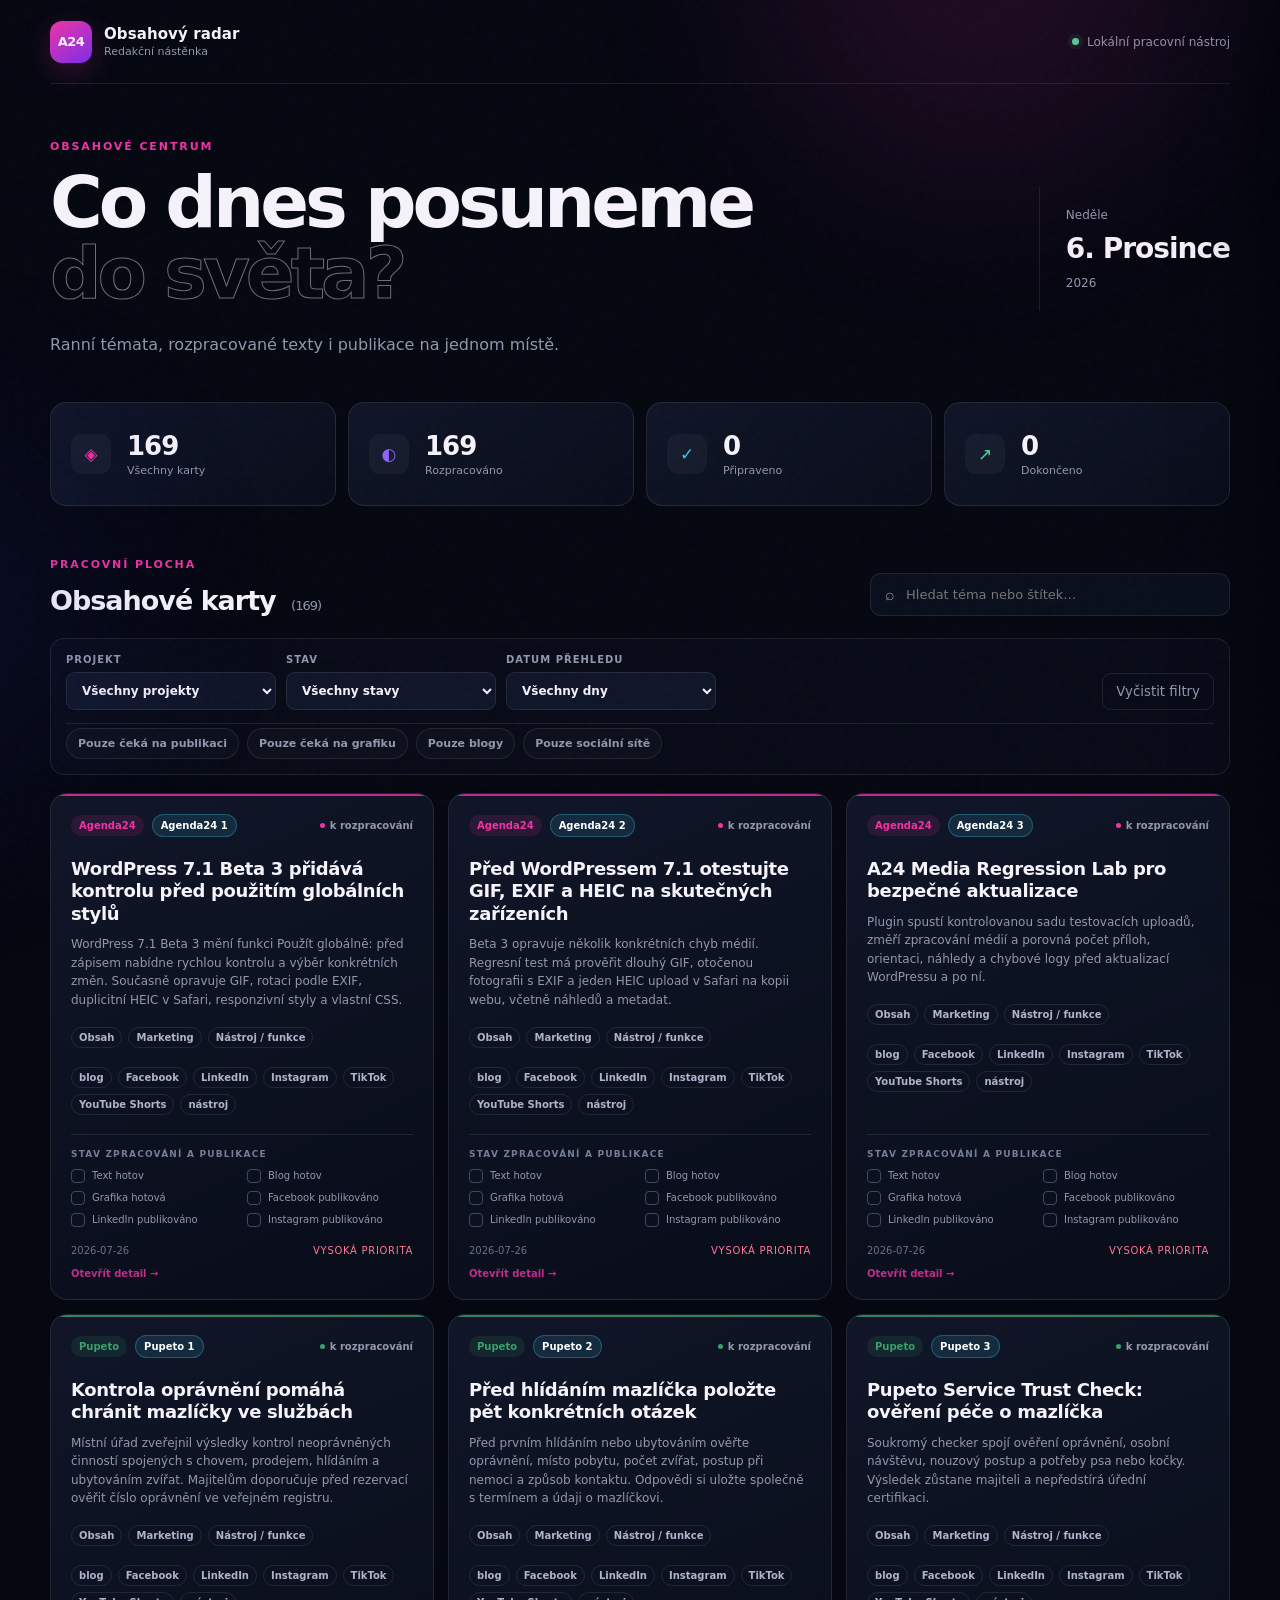
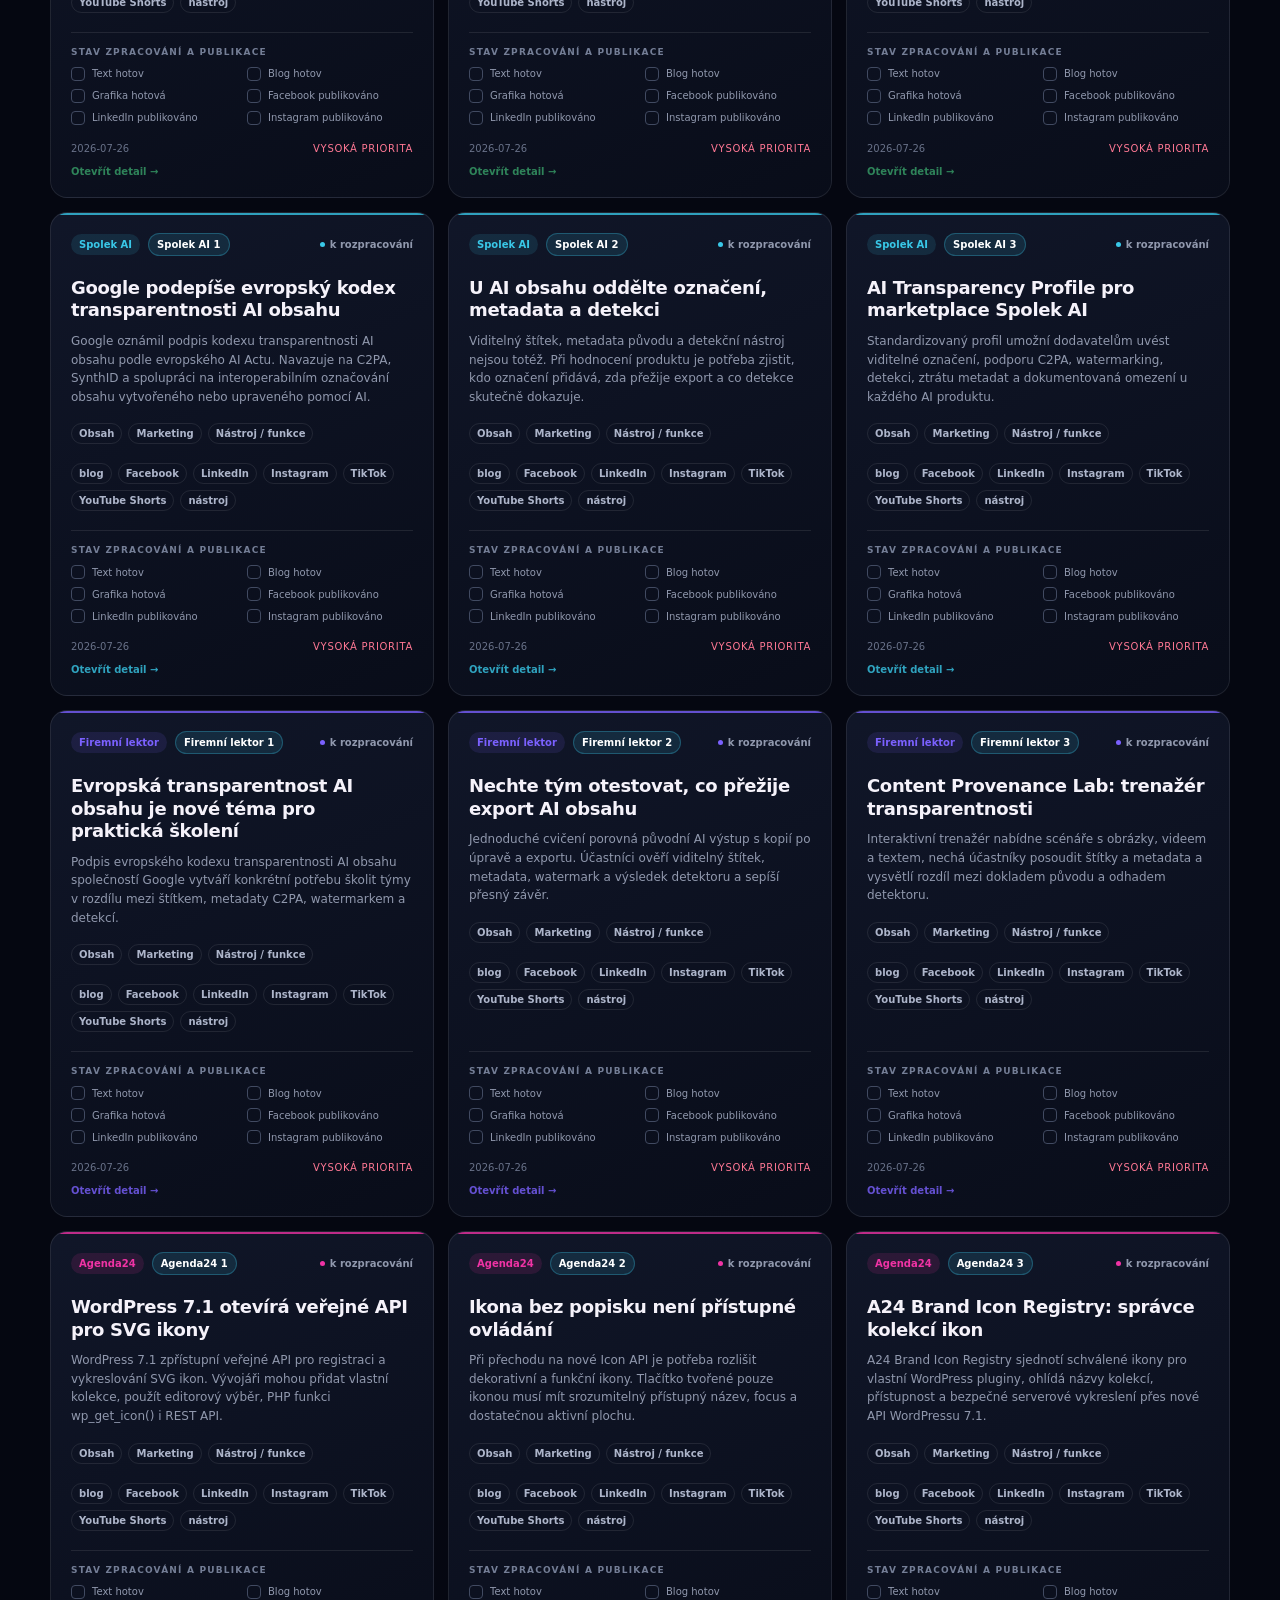
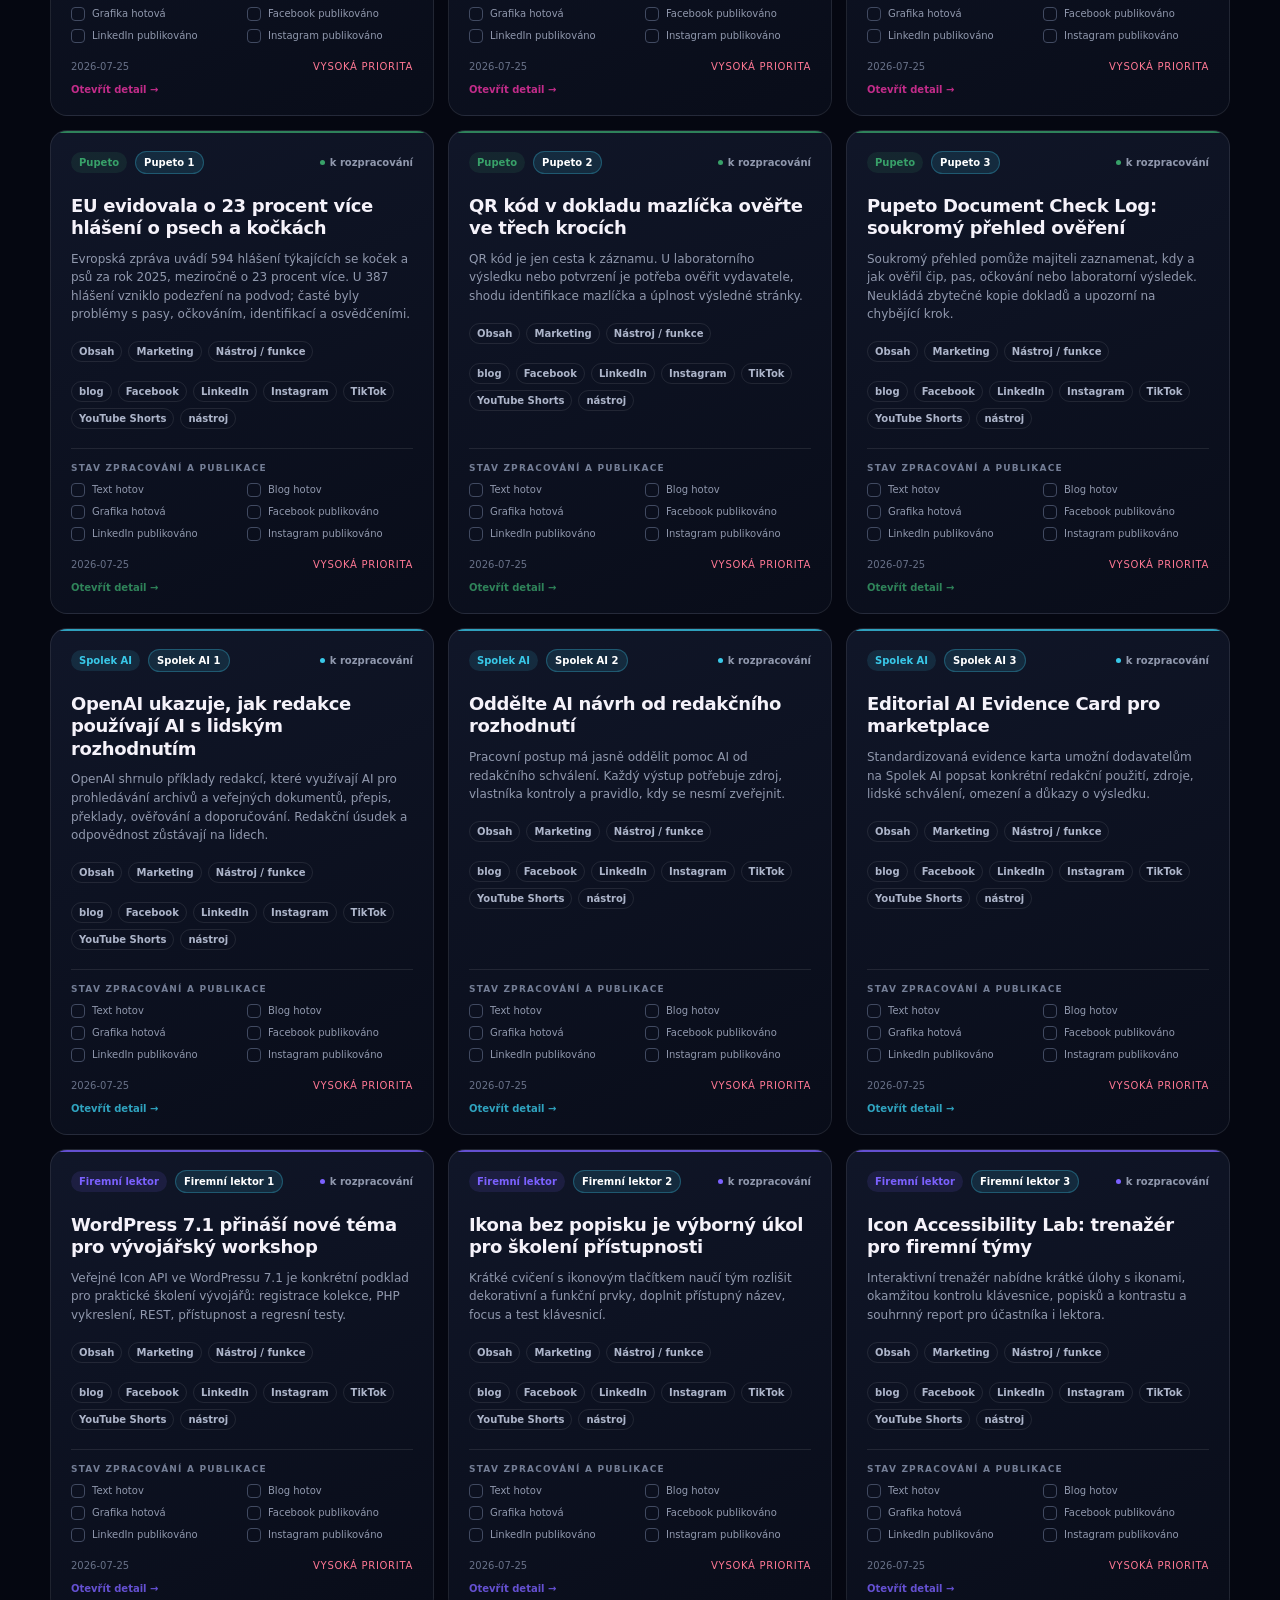
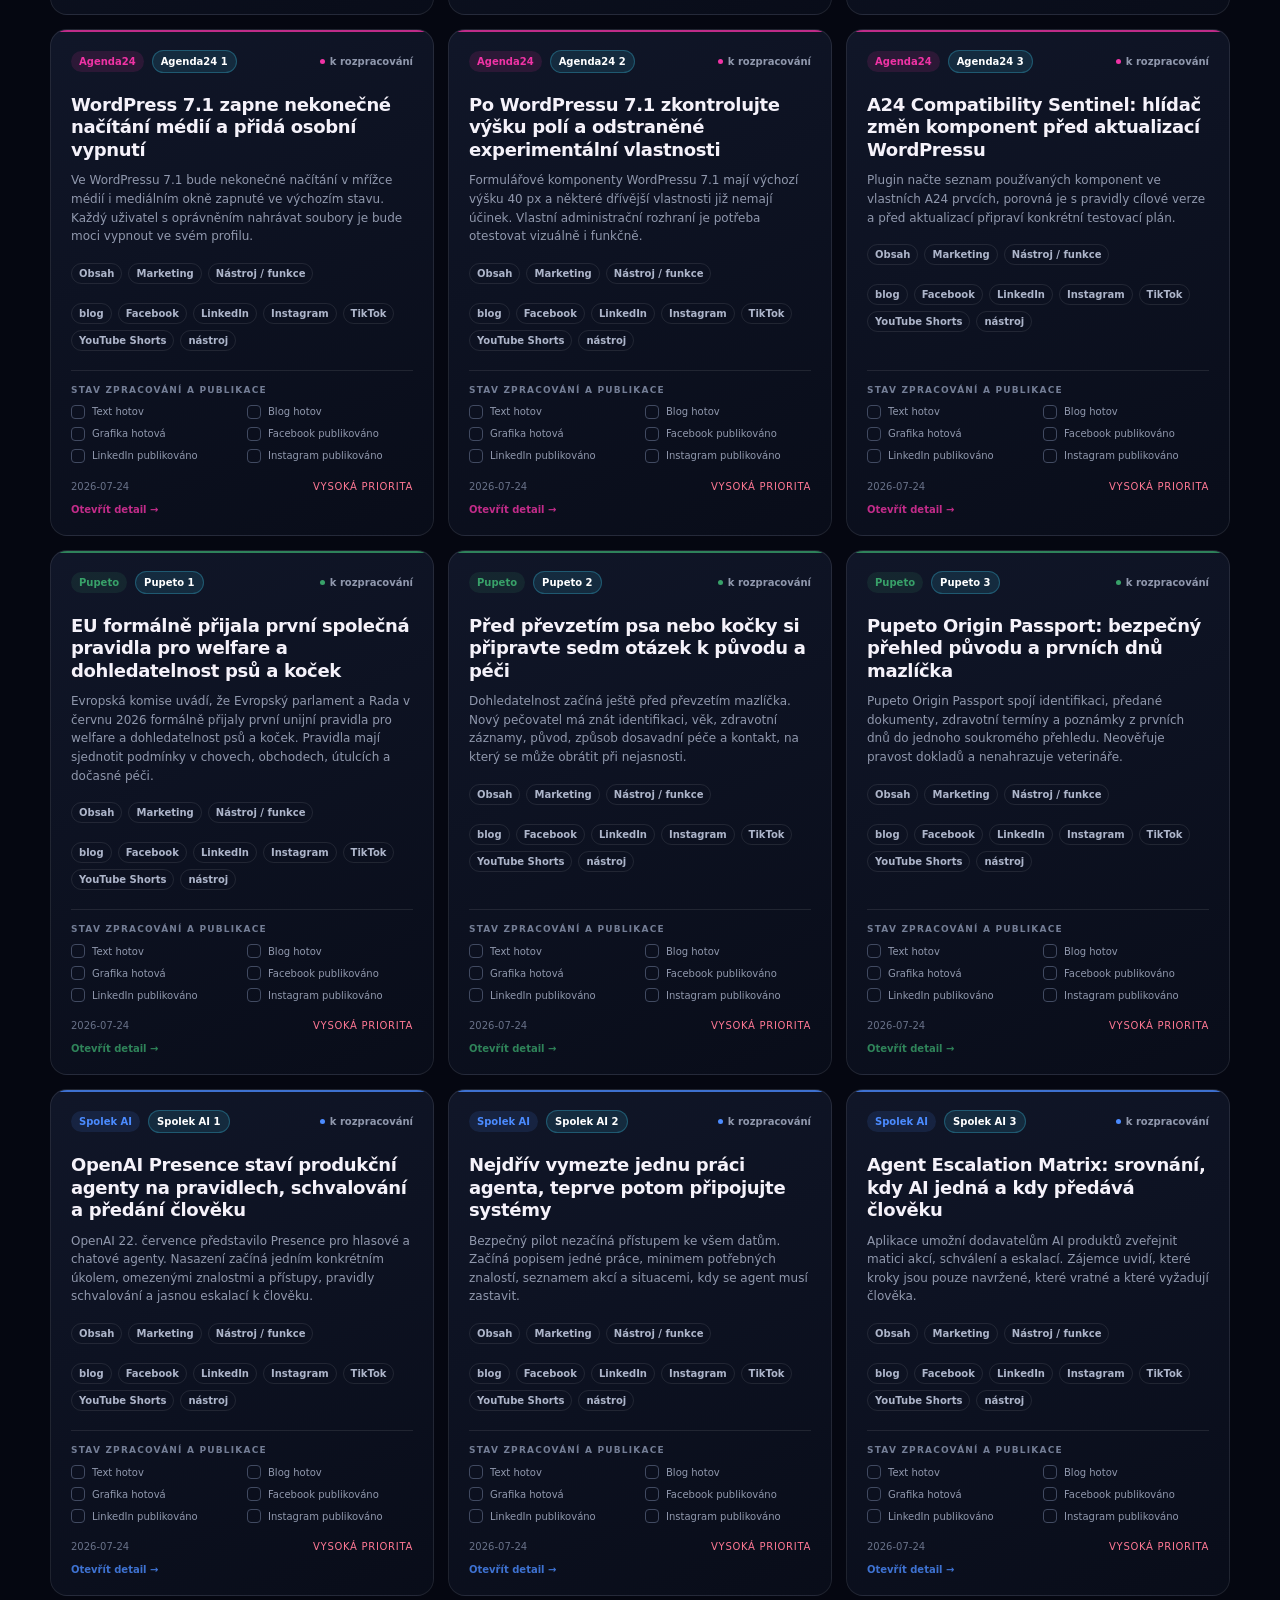
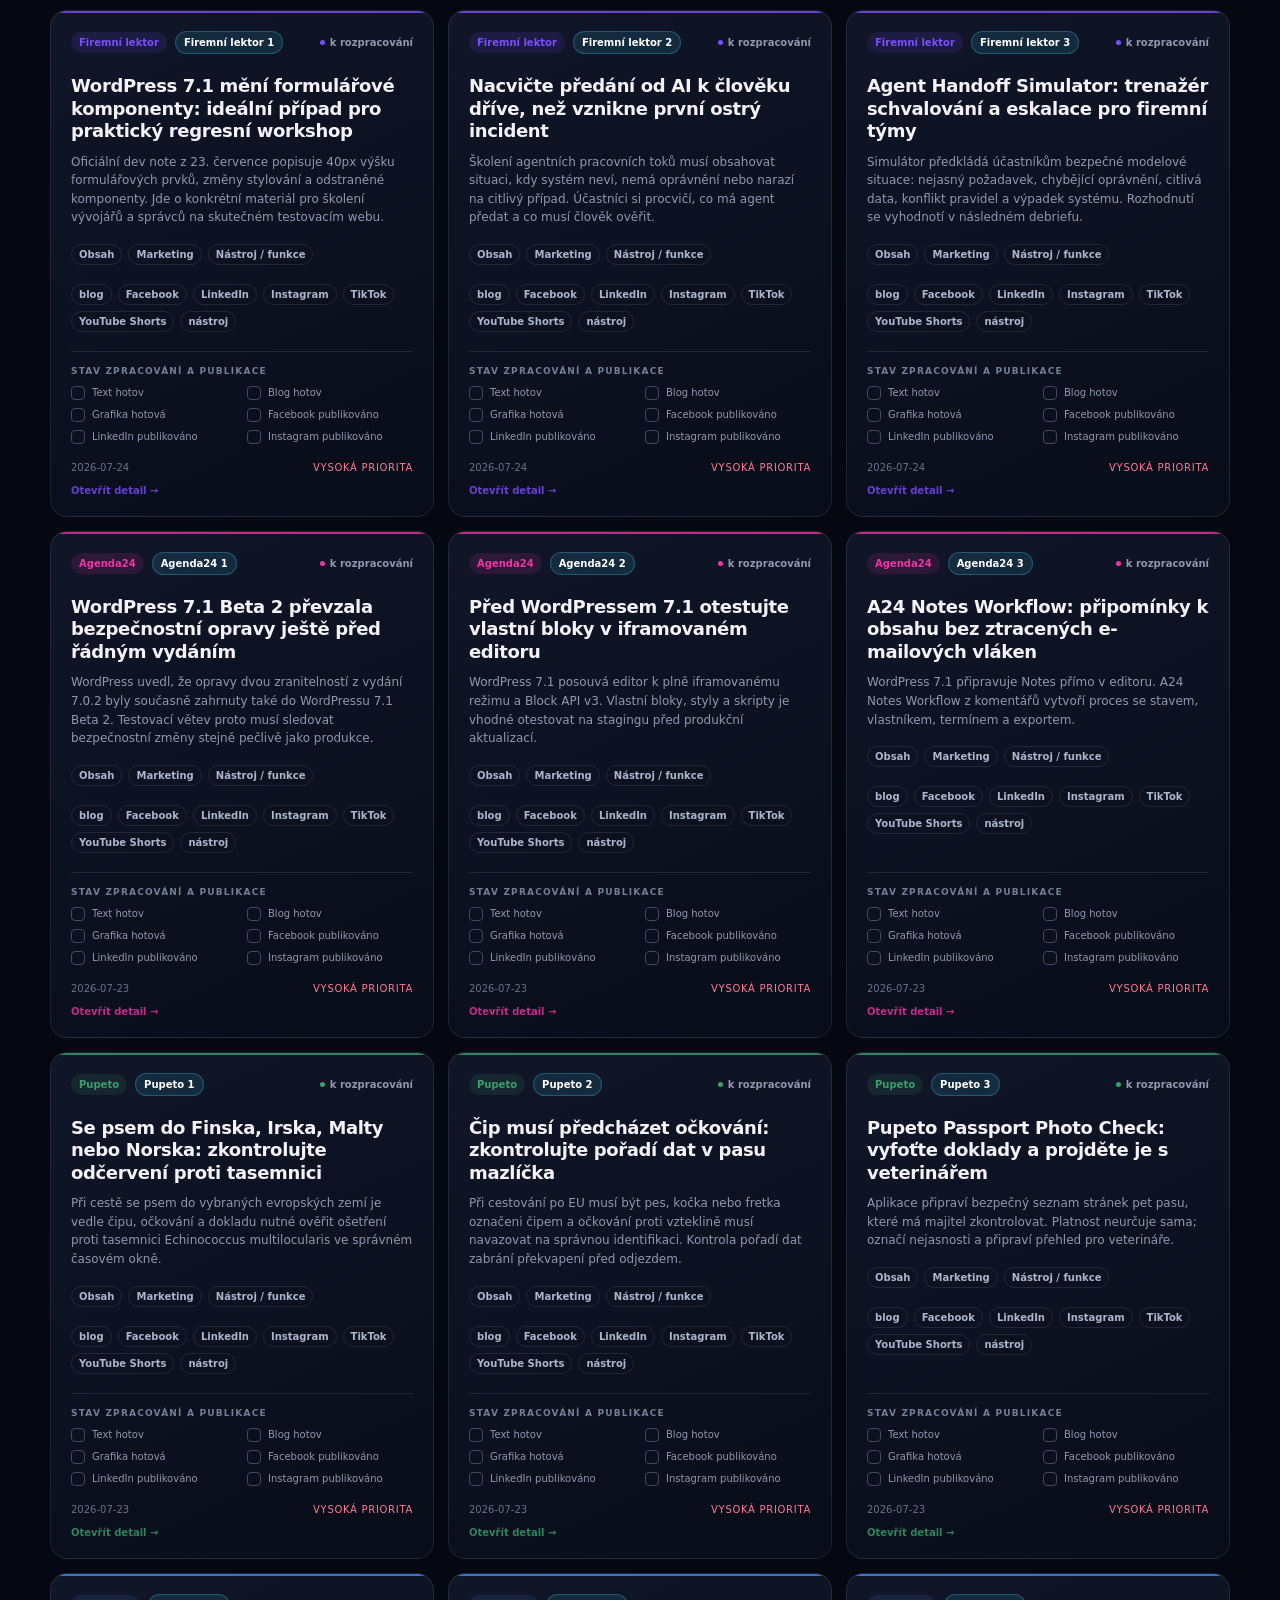
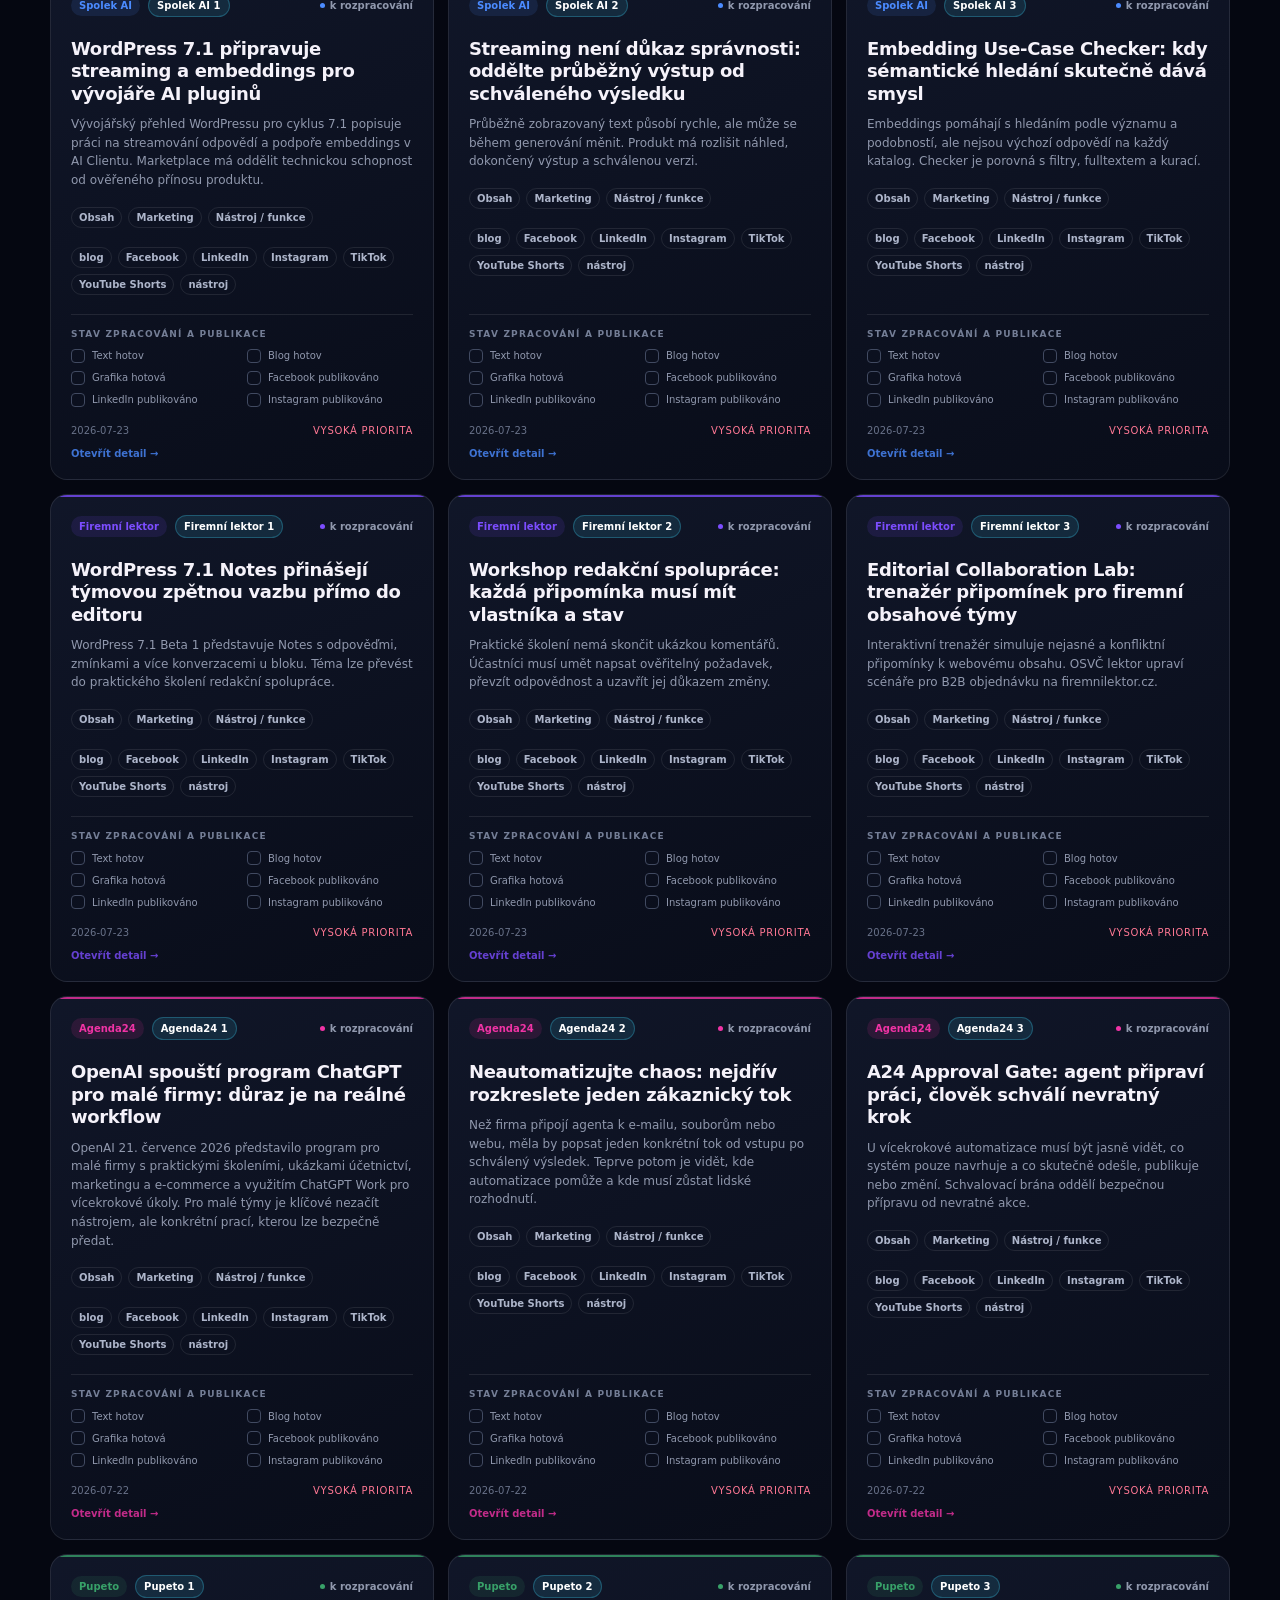
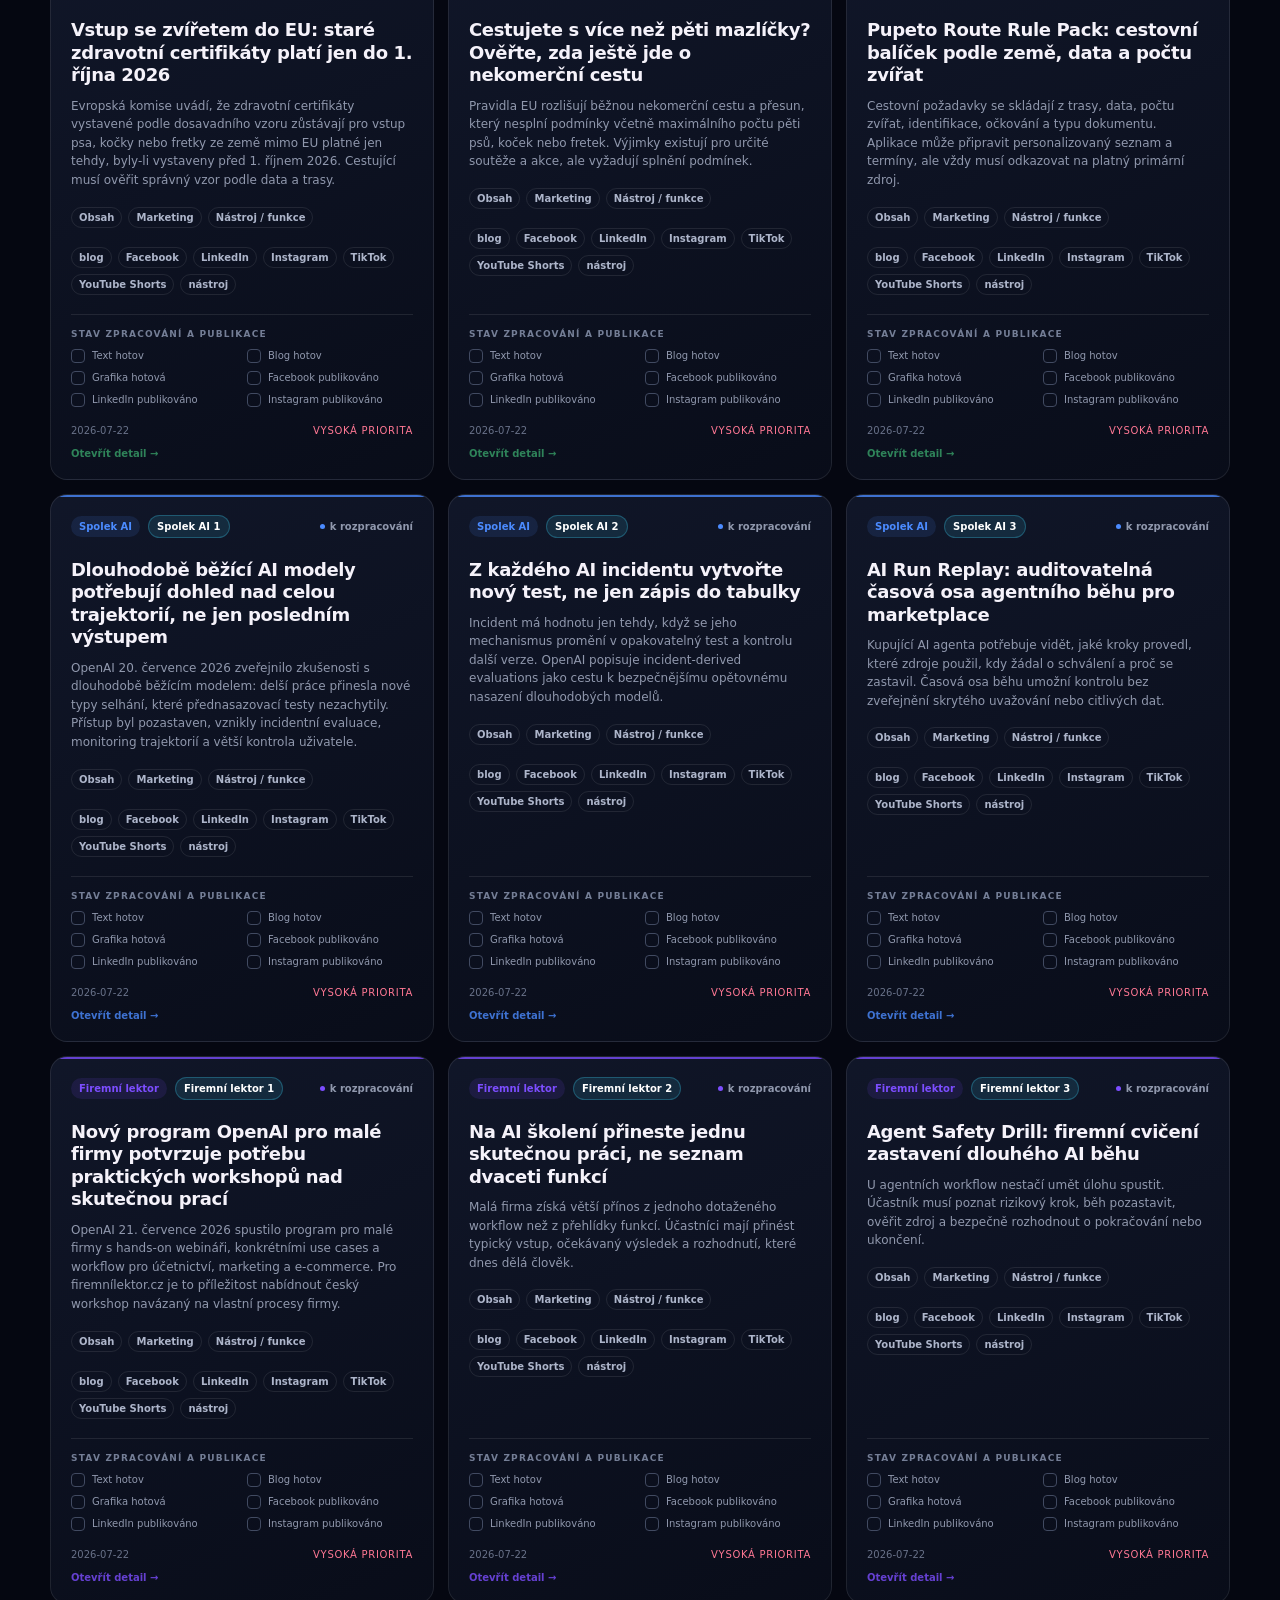
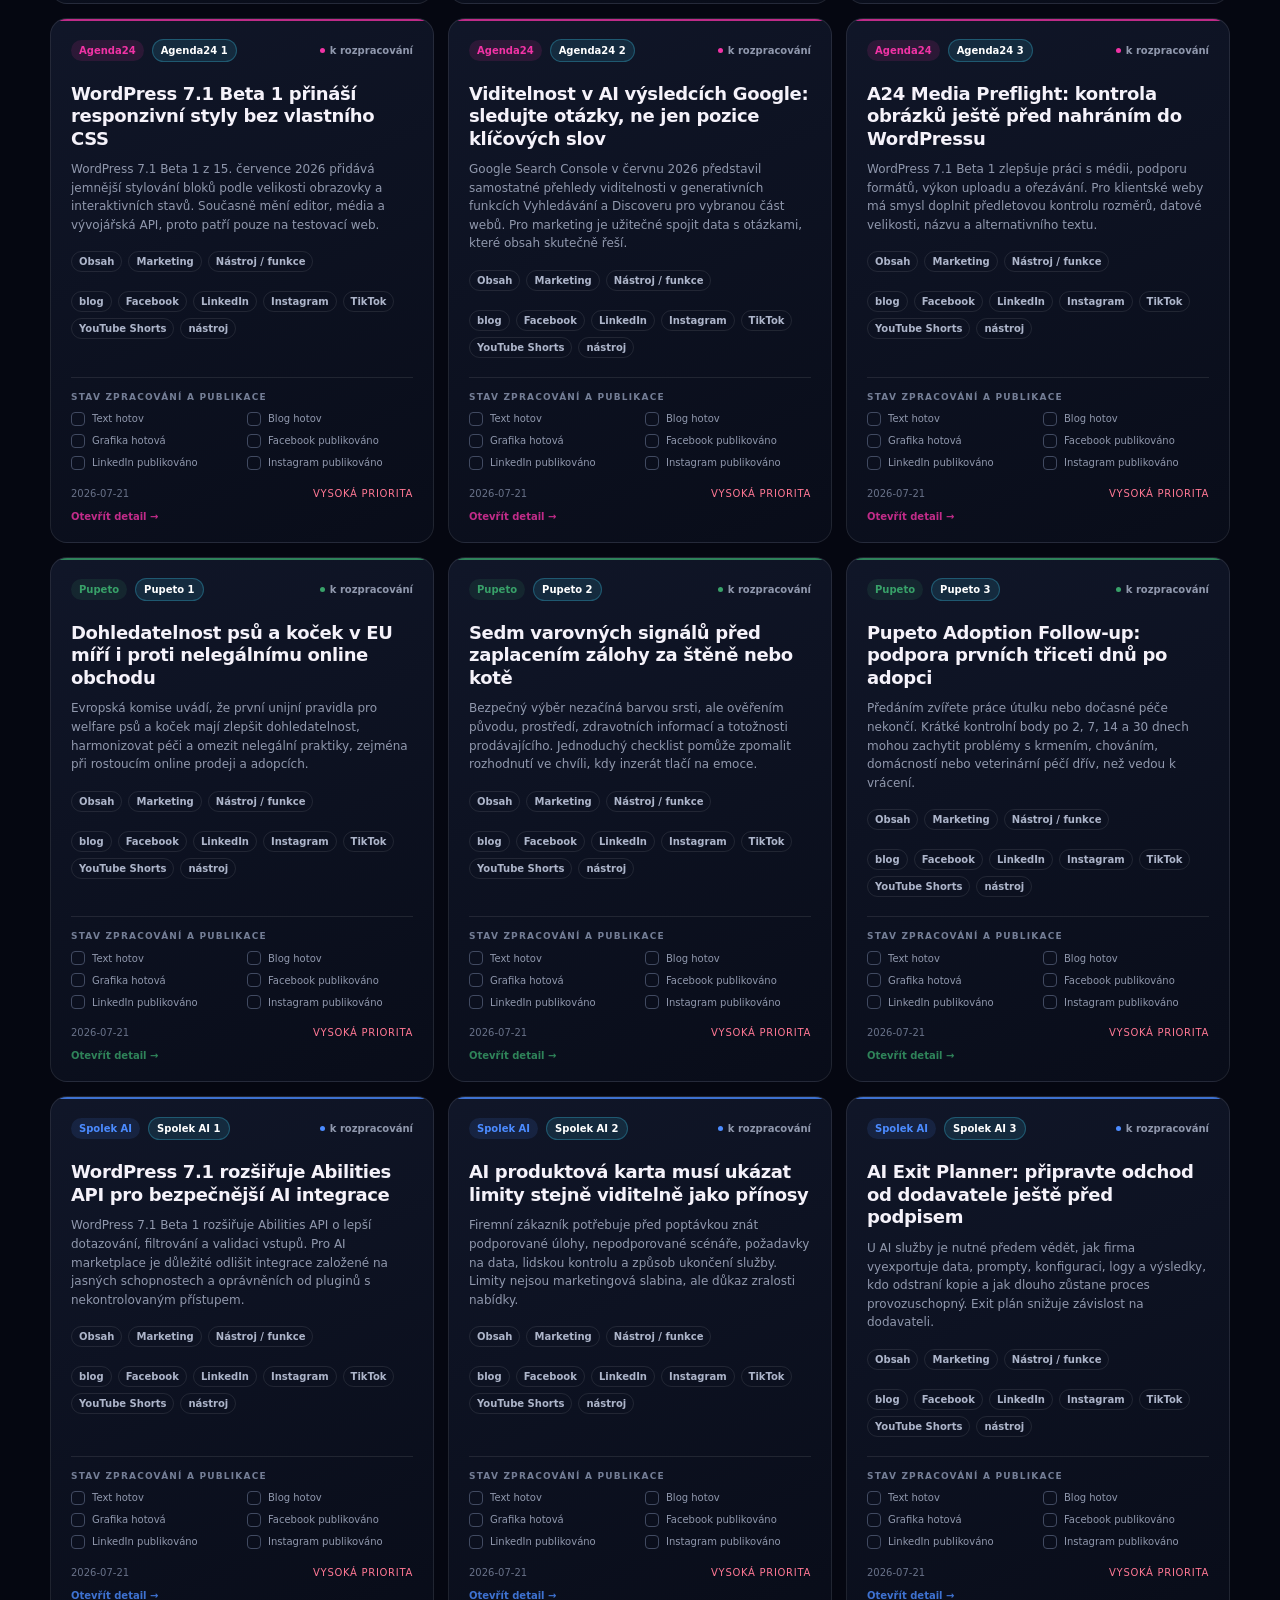
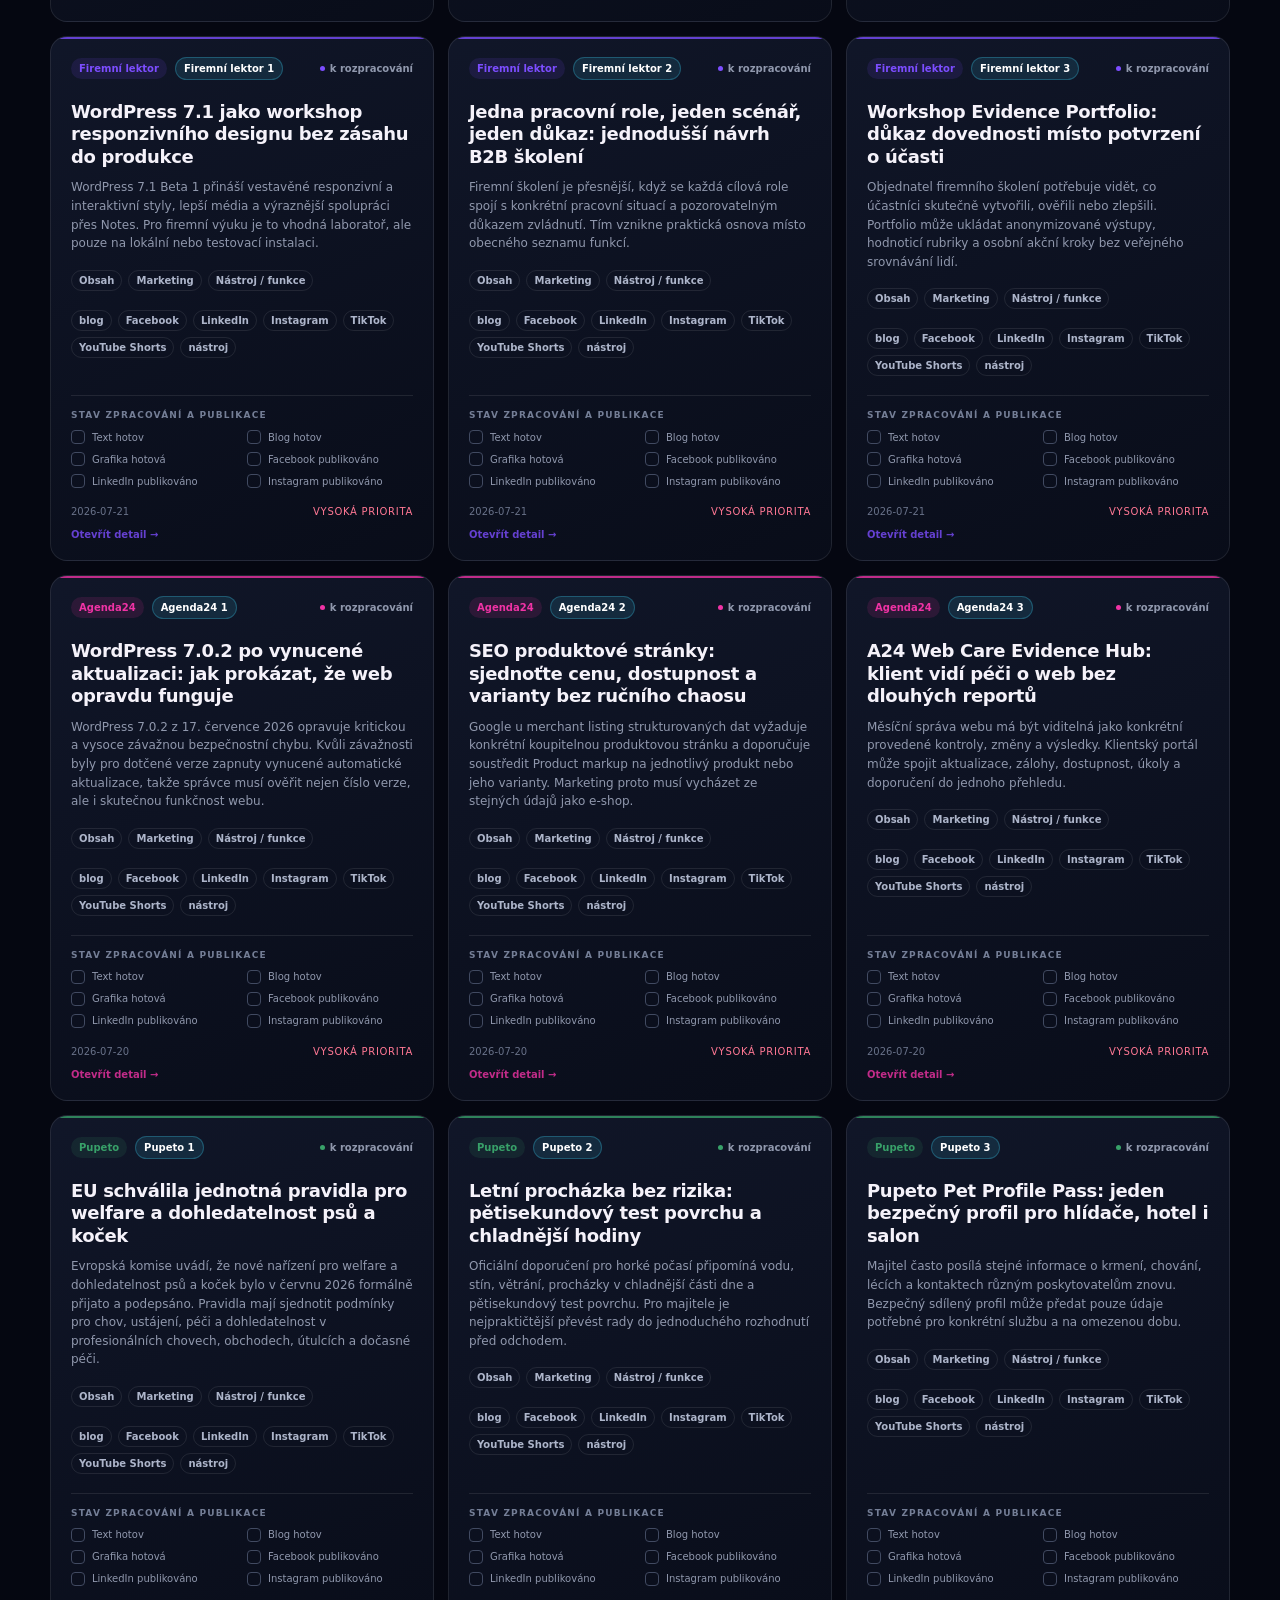
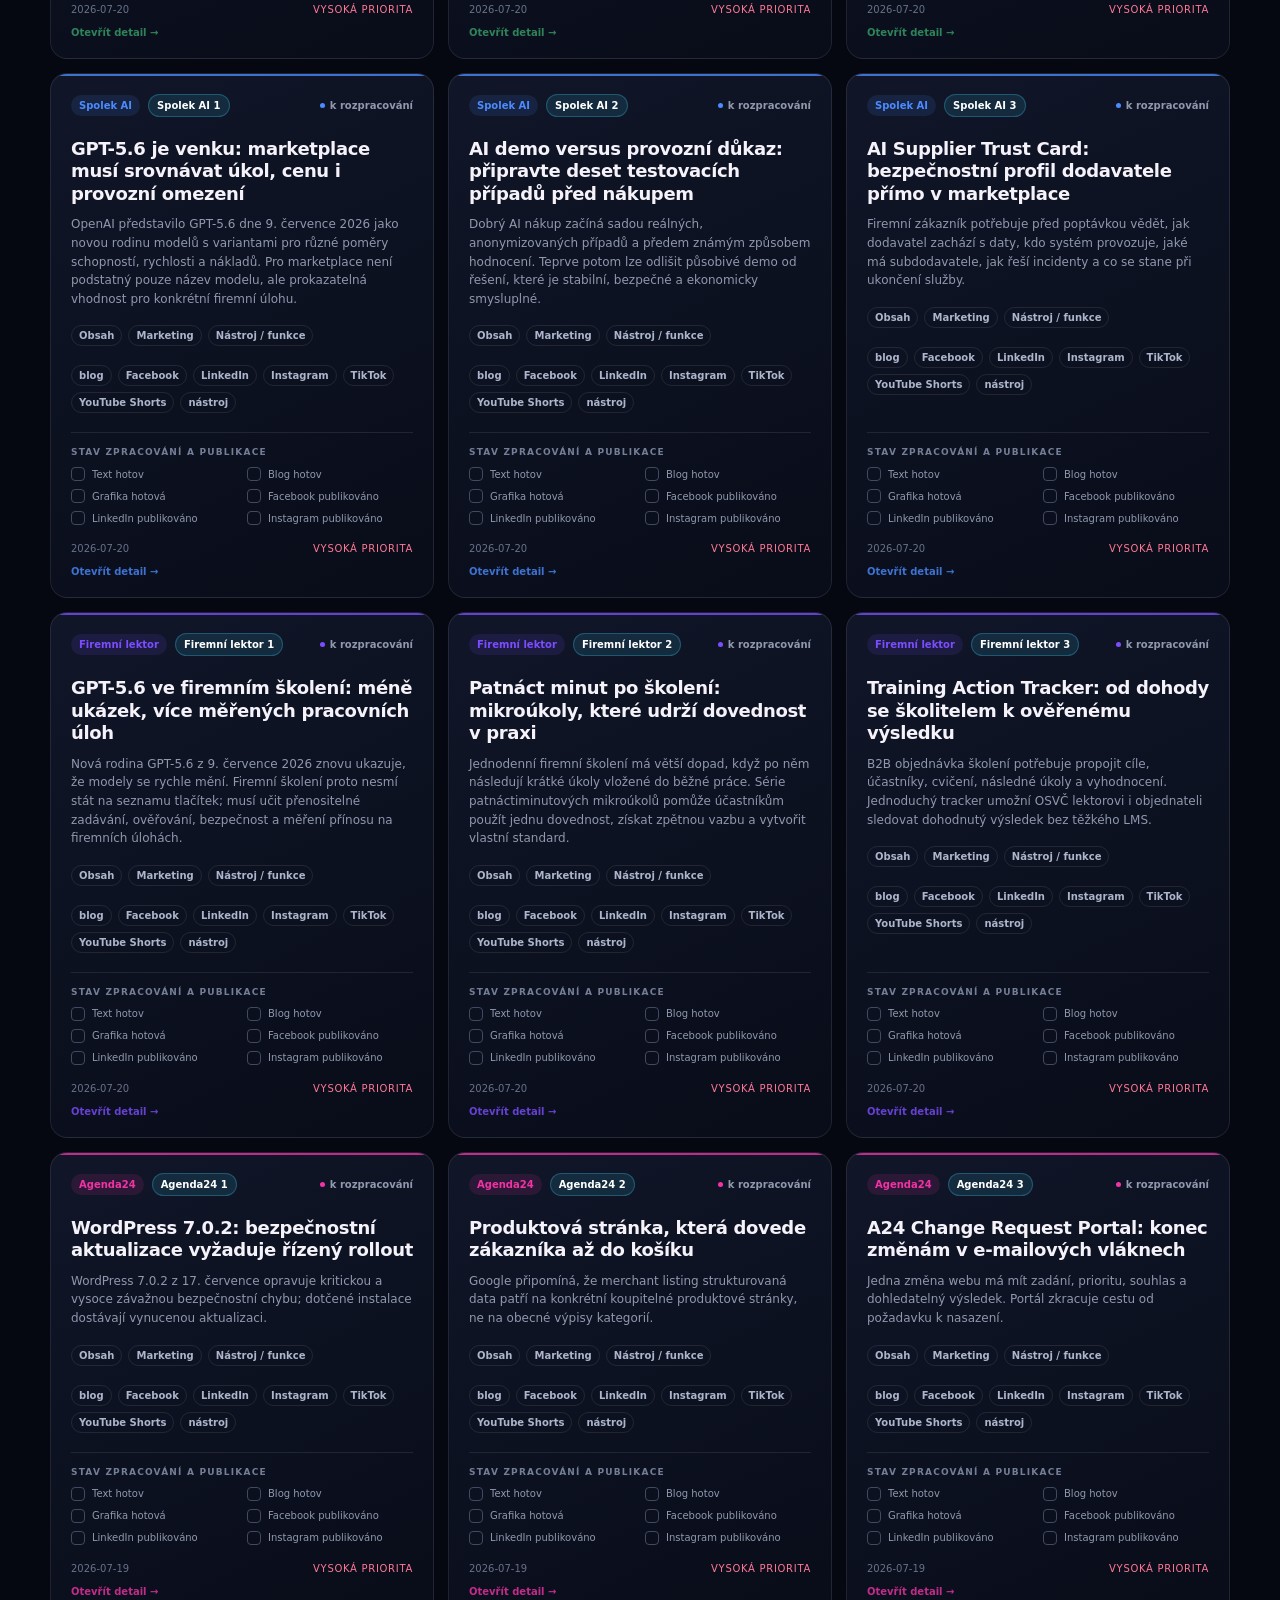
==== commit 1b1f1253: "Sync ShareRadar: aktualizovat rozhraní a pravidla značek" ====
--- a/dashboard/index.html
+++ b/dashboard/index.html
@@ -93,6 +93,6 @@
     <div id="detailSections" class="detail-sections"></div>
   </aside>
   <script src="jszip.min.js?v=3.10.1-fixed"></script>
-  <script src="app.js?v=20260721-gemini-copy-preview-1"></script>
+  <script src="app.js?v=20260722-pupeto-pet-only-1"></script>
 </body>
 </html>
